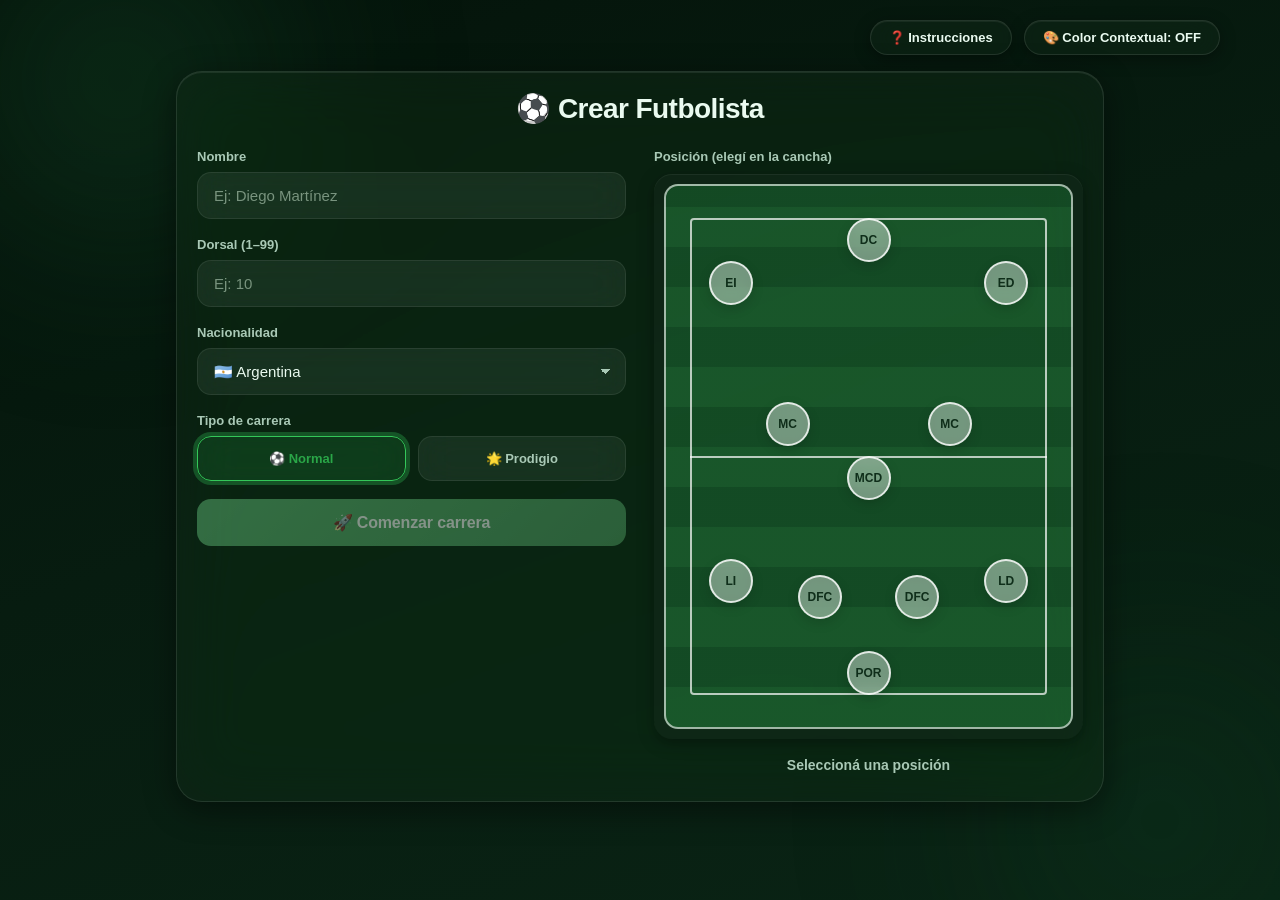
==== index.html @ 02183f9f "idolatry system" ====
<!DOCTYPE html>
<html lang="es">
<head>
<meta charset="UTF-8">
<meta name="viewport" content="width=device-width, initial-scale=1.0">
<title>Legacy</title>
<link rel="icon" type="image/png" href="assets/icon/4457184.png">
<link rel="stylesheet" href="css/main.css">
</head>
<body>
<div id="app">
  <div class="theme-bar">
    <button id="btn-instructions">❓ Instrucciones</button>
    <button id="btn-contextual">🎨 Color Contextual: OFF</button>
  </div>

  
  <div id="screen-create" class="fade-in panel">
    <h1>⚽ Crear Futbolista</h1>
    <div class="create-layout">
      <div class="create-inputs">
        <div class="field">
          <label for="input-name">Nombre</label>
          <input type="text" id="input-name" placeholder="Ej: Diego Martínez" maxlength="24">
        </div>
        <div class="field">
          <label for="input-dorsal">Dorsal (1–99)</label>
          <input type="text" id="input-dorsal" placeholder="Ej: 10" maxlength="2" inputmode="numeric">
        </div>
        <div class="field">
          <label for="input-nationality">Nacionalidad</label>
          <select id="input-nationality"></select>
        </div>
        <div class="field">
          <label>Tipo de carrera</label>
          <div class="career-type-selector">
            <label class="career-type-option">
              <input type="radio" name="career-type" value="normal" checked>
              <span>⚽ <strong>Normal</strong></span>
            </label>
            <label class="career-type-option">
              <input type="radio" name="career-type" value="prodigio">
              <span>🌟 <strong>Prodigio</strong></span>
            </label>
          </div>
        </div>
        <button id="btn-create" disabled>🚀 Comenzar carrera</button>
      </div>
      <div class="create-pitch-section">
        <label>Posición (elegí en la cancha)</label>
        <div class="pitch-wrap">
          <div id="pitch" class="pitch"></div>
        </div>
        <div id="selected-position-label">Seleccioná una posición</div>
      </div>
    </div>
  </div>

  
  <div id="screen-game" class="hidden fade-in">
    
    <div class="left-col">
      <div id="panel-player" class="panel">
        <h2 id="p-name">-</h2>
        <div id="player-head">
          <div id="p-team-badge"></div>
          <div id="rating-badge">--</div>
        </div>
        <div class="stat-row highlight"><span>👕 Dorsal</span><span id="p-dorsal">-</span></div>
        <div class="stat-row highlight"><span>💰 Saldo Disponible</span><span id="p-earnings">$0</span></div>
        <div class="stat-row highlight"><span>💎 Valor de mercado</span><span id="p-value">-</span></div>
        <div id="injury-tag" class="hidden pulse">🚑 LESIONADO</div>
        <div id="distinto-tag" class="hidden pulse">🔥 JUGADOR DISTINTO</div>
        <div id="convocado-tag" class="hidden pulse">🌍 CONVOCADO</div>
        <button id="btn-chest" class="chest-btn hidden" type="button">🎁 ¡Cofre misterioso!</button>
        
        
        <div class="stat-row"><span>🛡️ Equipo</span><span id="p-team">-</span></div>
        <div class="idolatry-row">
          <span>❤️ Idolatría</span>
          <div class="idolatry-bar"><div id="idolatry-fill"></div></div>
          <span id="p-idolatry">0%</span>
        </div>
        <div class="stat-row"><span>🎂 Edad</span><span id="p-age">-</span></div>
        
        
        <details class="shop-panel" style="margin-top: 8px; border: 1px solid var(--border-color); border-radius: 12px; background: var(--input-bg);">
          <summary class="shop-summary" style="padding: 10px 14px;">
            <span class="shop-summary-title" style="font-size: 12px;">📋 Más detalles</span>
            <span class="chevron">▼</span>
          </summary>
          <div style="padding: 0 14px 10px 14px; display: flex; flex-direction: column;">
            <div class="stat-row"><span>🌍 Nacionalidad</span><span id="p-nationality">-</span></div>
            <div class="stat-row"><span>👟 Posición</span><span id="p-position">-</span></div>
            <div class="stat-row"><span>📅 Temporadas</span><span id="p-seasons">-</span></div>
            <div class="stat-row"><span>💵 Salario</span><span id="p-salary">-</span></div>
            <div class="stat-row hidden" id="row-balon"><span>🌕 Balones de Oro</span><span id="p-balon">0</span></div>
            <div class="stat-row hidden" id="row-bota"><span>🥇 Botas de Oro</span><span id="p-bota">0</span></div>
          </div>
        </details>
        
        
        <div class="stat-row highlight" style="margin-top: 8px;"><span>🏃‍♂️ Partidos (Total)</span><span id="p-matches">0</span></div>
        <div class="stat-row highlight"><span id="lbl-stat1">⚽ Stat 1 (Total)</span><span id="p-stat1">0</span></div>
        <div class="stat-row highlight"><span id="lbl-stat2">👟 Stat 2 (Total)</span><span id="p-stat2">0</span></div>

        <div class="stat-row" style="margin-top: 8px;"><span>🏃‍♂️ Forma física</span><span id="p-fitness">-</span></div>
      </div>

      
      <div id="btn-open-shop" class="panel shop-summary" role="button" tabindex="0">
        <span class="shop-summary-title">🛒 Tienda (Mejoras)</span>
        <span class="chevron">⮕</span>
      </div>
    </div>

    
    <div id="panel-main">
      
      <div id="offer-panel" class="hidden panel highlight offer-banner">
        <h3 class="offer-title">🤝 Nuevas Ofertas de Fichaje</h3>
        <div id="offer-list"></div>
      </div>

      <div class="panel" id="action-bar">
        <button id="btn-advance">⏭️ Avanzar temporada</button>
        <button id="btn-advance-2">⏭️⏭️ Avanzar 2 temporadas</button>
        <button id="btn-retire-early" class="btn-danger">🚪 Retirarse</button>
        <button id="btn-vitrina" style="background-color: #f59e0b;">🏆 Vitrina</button>
      </div>
      
      <div class="panel summaries-panel">
        <h3 class="panel-subtitle">📊 Resumen de Temporadas</h3>
        <div id="simplified-summaries"></div>
      </div>
    </div>
  </div>

  
  <div id="screen-retire" class="hidden fade-in panel">
    <h1>👞 Fin de carrera</h1>
    <p id="retire-reason"></p>
    <div id="retire-summary"></div>
    <button id="btn-restart">🔄 Nueva carrera</button>
  </div>

  <div id="modal-vitrina" class="hidden vitrina-overlay fade-in">
    <div class="vitrina-panel">
      <div class="vitrina-header">
        <h2>🏆 Vitrina Personal</h2>
        <button id="btn-close-vitrina">❌</button>
      </div>
      <div class="shelf-container" id="vitrina-shelf">
        
      </div>
    </div>
  </div>

  <div id="modal-shop" class="hidden vitrina-overlay fade-in">
    <div class="vitrina-panel shop-modal-panel">
      <div class="vitrina-header">
        <h2>🛒 Tienda (Mejoras)</h2>
        <button id="btn-close-shop">❌</button>
      </div>
      <div id="shop-items" class="shop-items-body"></div>
    </div>
  </div>

  <div id="modal-instructions" class="hidden vitrina-overlay fade-in">
    <div class="vitrina-panel instructions-panel">
      <div class="vitrina-header">
        <h2>❓ Instrucciones</h2>
        <button id="btn-close-instructions">❌</button>
      </div>
      <div class="instructions-body">
        <section>
          <h3>🎮 Objetivo</h3>
          <p>Creá un futbolista de 15 años y gestioná su carrera hasta el retiro. Avanzá temporada a temporada, mejorá tu media, ganá títulos, cambiá de club y convertite en una leyenda.</p>
        </section>

        <section>
          <h3>👤 Creación del jugador</h3>
          <ul>
            <li>Elegí tu <strong>nombre</strong> (o dejalo al azar).</li>
            <li>Elegí tu <strong>nacionalidad</strong>: define tu país, la liga de debut, tu región y el nivel de tu selección nacional.</li>
            <li>Elegí tu <strong>posición</strong> tocando un punto en la cancha. Cada posición tiene dos estadísticas principales distintas (goles, atajadas, recuperaciones, etc.).</li>
            <li>Al crear, debutás automáticamente en un club aleatorio de tu país.</li>
          </ul>
        </section>

        <section>
          <h3>⏭️ Avanzar temporadas</h3>
          <ul>
            <li><strong>▶ Avanzar 1 temporada</strong>: simula una temporada completa.</li>
            <li><strong>⏩ Avanzar 2 temporadas</strong>: simula dos temporadas seguidas de una vez.</li>
          </ul>
          <p>Cada temporada:</p>
          <ul>
            <li>Sube tu edad y tus temporadas jugadas.</li>
            <li>Se calcula tu <strong>rendimiento</strong> según tu forma física.</li>
            <li>Tu <strong>media</strong> puede subir o bajar según la edad, el rendimiento y la suerte. Podés "explotar" tu potencial (🔥) y progresar mucho más rápido.</li>
            <li>Hay un <strong>9% de probabilidad de lesionarte</strong>: perdés media y forma física.</li>
            <li>Se simulan tus partidos, la posición en liga, los títulos y tus estadísticas.</li>
            <li>Recibís tu <strong>salario</strong> y se recalcula tu nuevo salario.</li>
          </ul>
        </section>

        <section>
          <h3>🤝 Ofertas de fichaje</h3>
          <p>Al avanzar, puede aparecer un lote de <strong>3 ofertas</strong> de otros clubes. Cada una podés <strong>Aceptar</strong> (cambiás de club y salario) o <strong>Rechazar</strong>. El salario depende del <strong>presupuesto</strong> de cada club frente al tuyo: un club con más presupuesto te ofrece más, y uno con menos, menos.</p>
        </section>

        <section>
          <h3>🏆 Títulos y trofeos</h3>
          <ul>
            <li><strong>Liga</strong>: salís 1° en la clasificación de tu liga.</li>
            <li><strong>Copa nacional</strong>: probabilidad según el nivel de tu equipo.</li>
            <li><strong>Competiciones internacionales</strong>: clasificás según tu posición en liga (4 primeros → torneo élite; 5° a 7° → torneo secundario).</li>
            <li><strong>Copa del Mundo 🌍</strong>: cada 4 temporadas si tu media alcanza el nivel de tu selección.</li>
            <li><strong>Premios individuales</strong>: Bota de Oro 🥇 (si marcás muchos goles) y Balón de Oro 🌕 (si tu media es muy alta).</li>
          </ul>
          <p>Presioná <strong>🏆 Vitrina</strong> para ver todos tus trofeos.</p>
        </section>

        <section>
          <h3>💰 Salario y valor de mercado</h3>
          <p>Tu salario crece con tu media y edad (desde $15.000 hasta $40.000.000). Además, cada club tiene un <strong>presupuesto</strong> individual que limita cuánto puede ofrecerte. En tu panel también ves tu <strong>💎 Valor de mercado</strong> (de $10.000 a $220.000.000) como referencia de tu valor. Usá tu dinero en la tienda.</p>
        </section>

        <section>
          <h3>🛒 Tienda</h3>
          <ul>
            <li>💤 <strong>Descanso</strong> ($150.000): recupera tu forma física al 100% (repetible).</li>
            <li>🛁 <strong>Spa de Recuperación</strong> ($100.000): recupera tu forma física al 100% (repetible).</li>
            <li>👟 <strong>Botas nuevas</strong> ($750.000): +1 a tu media (una sola vez).</li>
            <li>🎓 <strong>Mejor entrenador</strong> ($1.500.000): +2 a tu media (una sola vez).</li>
            <li>🏫 <strong>Academia de Elite</strong> ($900.000): +1 a tu media (una sola vez).</li>
            <li>🧪 <strong>Suero de Potencial</strong> ($3.000.000): +4 a tu media, pero envejece 3 años (una sola vez).</li>
            <li>🏋️ <strong>Métodos Extremos</strong> ($5.000.000): +6 a tu media, pero envejece 4 años (una sola vez).</li>
          </ul>
        </section>

        <section>
          <h3>🚪 Retiro</h3>
          <p>Tu carrera termina si tenés 40 años o más, si con 35+ años tu media baja de 55, o si tu media baja de 28. También podés retirarte cuando quieras con <strong>🚪 Retirarse</strong>. Al final se muestra el resumen completo de tu carrera.</p>
        </section>

        <section>
          <h3>🎨 Temas y apariencia</h3>
          <ul>
            <li><strong>🎨 Color Contextual</strong>: tiñe la interfaz con el color del club actual.</li>
            <li><strong>🌙 Tema Oscuro</strong>: alterna entre el tema claro y el oscuro.</li>
          </ul>
        </section>
      </div>
    </div>
  </div>

  <div id="modal-chest" class="hidden vitrina-overlay fade-in">
    <div class="vitrina-panel chest-modal-panel">
      <div class="vitrina-header">
        <h2>🎁 Cofre Misterioso</h2>
        <button id="btn-close-chest">❌</button>
      </div>
      <div class="chest-modal-body">
        <p>Encontraste un cofre misterioso en tu carrera.</p>
        <p>Al abrirlo puede pasar una de dos cosas:</p>
        <ul>
          <li>💀 <strong>50% de probabilidad</strong> — el cofre te obliga a retirarte del fútbol.</li>
          <li>💰 <strong>50% de probabilidad</strong> — ganás <strong>$20.000.000</strong> para tu balance.</li>
        </ul>
        <div class="offer-actions">
          <button id="btn-chest-leave" class="btn-danger">🚪 Dejarlo</button>
          <button id="btn-chest-open" class="btn-success">🗝️ Abrir cofre</button>
        </div>
      </div>
    </div>
  </div>

</div>

<script src="js/data.js"></script>
<script src="js/state.js"></script>
<script src="js/app.js"></script>
</body>
</html>
---- css/main.css ----
:root {
  
  --primary-color: #34c759;      
  --primary-hover: #2aa648;
  --primary-ring: rgba(52, 199, 89, 0.30);
  --badge-color: #34c759;

  --success-color: #34c759;
  --danger-color: #ff453a;
  --warning-color: #ffb020;

  
  --bg-color: #06140c;
  --app-bg: linear-gradient(160deg, #04130a 0%, #071c10 45%, #0a2415 100%);

  
  --panel-bg: rgba(20, 40, 28, 0.45);
  --panel-border: rgba(255, 255, 255, 0.10);
  --input-bg: rgba(255, 255, 255, 0.06);

  --offer-bg: rgba(52, 199, 89, 0.14);
  --offer-border: rgba(52, 199, 89, 0.35);
  --offer-text: #6bdb8f;

  --text-color: #eafaf0;
  --text-secondary: #a9c9b6;
  --text-muted: #79947f;

  --border-color: rgba(255, 255, 255, 0.08);

  
  --blob-1: radial-gradient(circle, #1f6b3c 0%, transparent 70%);
  --blob-2: radial-gradient(circle, #0e4023 0%, transparent 70%);

  --blur-strong: blur(32px) saturate(190%);
  --blur-soft: blur(18px) saturate(170%);

  --shadow-glass: 0 8px 32px rgba(0, 0, 0, 0.45), inset 0 1px 0 rgba(255, 255, 255, 0.08);
  --shadow-glass-sm: 0 4px 16px rgba(0, 0, 0, 0.35), inset 0 1px 0 rgba(255, 255, 255, 0.06);
  --shadow-float: 0 12px 40px rgba(0, 0, 0, 0.5);

  --radius-lg: 26px;
  --radius-md: 18px;
  --radius-sm: 14px;

  --font-main: -apple-system, BlinkMacSystemFont, "SF Pro Display", "SF Pro Text",
    "Segoe UI", Roboto, Helvetica, Arial, sans-serif;
}


* {
  box-sizing: border-box;
  -webkit-tap-highlight-color: transparent;
}

html, body {
  height: 100%;
}

body {
  margin: 0;
  min-height: 100vh;
  font-family: var(--font-main);
  color: var(--text-color);
  background: var(--app-bg);
  background-attachment: fixed;
  transition: background 0.5s ease, color 0.3s ease;
  -webkit-font-smoothing: antialiased;
  overflow-x: hidden;
}


body::before,
body::after {
  content: "";
  position: fixed;
  border-radius: 50%;
  filter: blur(90px);
  z-index: -1;
  pointer-events: none;
  opacity: 0.55;
  transition: opacity 0.5s ease;
}
body::before {
  width: 480px;
  height: 480px;
  top: -160px;
  left: -120px;
  background: var(--blob-1);
  opacity: 0.35;
}
body::after {
  width: 520px;
  height: 520px;
  bottom: -180px;
  right: -140px;
  background: var(--blob-2);
  opacity: 0.35;
}

#app {
  position: relative;
  max-width: 1200px;
  margin: 0 auto;
  padding: 20px;
  min-height: 100vh;
  display: flex;
  flex-direction: column;
  gap: 16px;
}

h1, h2, h3 {
  margin: 0 0 8px 0;
  font-weight: 700;
  letter-spacing: -0.02em;
  color: var(--text-color);
}
h1 { font-size: 28px; }
h2 { font-size: 22px; }
h3 { font-size: 16px; }

p { color: var(--text-secondary); line-height: 1.5; }

.hidden { display: none !important; }

.fade-in {
  animation: fadeIn 0.45s cubic-bezier(0.16, 1, 0.3, 1);
}
@keyframes fadeIn {
  from { opacity: 0; transform: translateY(8px); }
  to { opacity: 1; transform: translateY(0); }
}


.panel {
  position: relative;
  background: var(--panel-bg);
  border: 1px solid var(--panel-border);
  border-radius: var(--radius-lg);
  padding: 20px;
  backdrop-filter: var(--blur-strong);
  -webkit-backdrop-filter: var(--blur-strong);
  box-shadow: var(--shadow-glass);
  transition: box-shadow 0.3s cubic-bezier(0.16, 1, 0.3, 1),
              background 0.4s ease, border-color 0.4s ease, transform 0.2s ease;
}

.panel-subtitle {
  color: var(--text-secondary);
  font-size: 15px;
  font-weight: 600;
}

.team-badge {
  width: 25px;
  height: 25px;
  border-radius: 50%;
  object-fit: contain;
  vertical-align: -5px;
  margin-right: 4px;
  padding: 1px;
  
  box-shadow: 0 1px 3px rgba(0, 0, 0, 0.2);
}
#p-team-badge {
  display: flex;
  align-items: center;
  justify-content: center;
  flex-shrink: 0;
}
.team-badge-lg {
  width: 48px;
  height: 48px;
  vertical-align: middle;
  margin: 0;
}

.idolatry-row {
  display: flex;
  align-items: center;
  gap: 10px;
  padding: 10px 6px;
  font-size: 14px;
  color: var(--text-color);
}
.idolatry-row > span:first-child {
  color: var(--text-secondary);
  font-weight: 500;
  flex-shrink: 0;
}
.idolatry-row > span:last-child {
  font-weight: 700;
  flex-shrink: 0;
}
.idolatry-bar {
  flex: 1;
  height: 8px;
  border-radius: 999px;
  background: var(--input-bg);
  border: 1px solid var(--border-color);
  overflow: hidden;
}
.idolatry-bar > div {
  height: 100%;
  border-radius: 999px;
  background: linear-gradient(90deg, var(--primary-color), var(--primary-hover));
  transition: width 0.4s ease;
  min-width: 0;
}
.vitrina-idolatria {
  width: 100%;
  margin-top: 20px;
  border-top: 1px solid var(--border-color);
  padding-top: 14px;
  display: flex;
  flex-direction: column;
  gap: 8px;
}
.vitrina-idolatria h3 {
  font-size: 14px;
  color: var(--text-secondary);
  margin: 0 0 4px 0;
}
.vitrina-idolatry-row {
  display: flex;
  align-items: center;
  gap: 10px;
  font-size: 13px;
  color: var(--text-color);
}
.vitrina-idolatry-row > span:first-child {
  width: 160px;
  flex-shrink: 0;
  overflow: hidden;
  text-overflow: ellipsis;
  white-space: nowrap;
}
.vitrina-idolatry-row > span:last-child {
  width: 40px;
  flex-shrink: 0;
  text-align: right;
  font-weight: 700;
}


.theme-bar {
  display: flex;
  gap: 12px;
  justify-content: flex-end;
  flex-wrap: wrap;
}

.theme-bar button {
  background: var(--panel-bg);
  border: 1px solid var(--panel-border);
  backdrop-filter: var(--blur-soft);
  -webkit-backdrop-filter: var(--blur-soft);
  color: var(--text-color);
  font-size: 13px;
  font-weight: 600;
  padding: 9px 18px;
  border-radius: 999px;
  cursor: pointer;
  box-shadow: var(--shadow-glass-sm);
  transition: all 0.2s cubic-bezier(0.16, 1, 0.3, 1);
}
.theme-bar button:hover {
  transform: translateY(-2px);
  box-shadow: var(--shadow-float);
}
.theme-bar button:active {
  transform: translateY(0) scale(0.97);
}
.theme-bar button:focus-visible {
  outline: 2px solid var(--primary-color);
  outline-offset: 2px;
}


button {
  font-family: inherit;
  cursor: pointer;
  transition: all 0.2s cubic-bezier(0.16, 1, 0.3, 1);
}

#btn-create,
#btn-advance,
#btn-advance-2,
#btn-restart,
.btn-success {
  background: linear-gradient(135deg, var(--primary-color), var(--primary-hover));
  color: #fff;
  border: none;
  border-radius: var(--radius-sm);
  padding: 14px 22px;
  font-size: 16px;
  font-weight: 700;
  letter-spacing: -0.01em;
  box-shadow: 0 6px 20px var(--primary-ring), inset 0 1px 0 rgba(255, 255, 255, 0.4);
}
#btn-create:hover:not(:disabled),
#btn-advance:hover,
#btn-advance-2:hover,
#btn-restart:hover,
.btn-success:hover {
  transform: translateY(-3px);
  box-shadow: 0 10px 28px var(--primary-ring), inset 0 1px 0 rgba(255, 255, 255, 0.5);
  filter: brightness(1.05);
}
#btn-create:active,
#btn-advance:active,
#btn-advance-2:active,
#btn-restart:active,
.btn-success:active {
  transform: translateY(0) scale(0.98);
}
#btn-create:disabled {
  opacity: 0.5;
  cursor: not-allowed;
  box-shadow: none;
  filter: grayscale(0.4);
}

.btn-danger {
  background: rgba(255, 69, 58, 0.15);
  color: var(--danger-color);
  border: 1px solid rgba(255, 69, 58, 0.4);
  border-radius: var(--radius-sm);
  padding: 14px 22px;
  font-size: 16px;
  font-weight: 700;
  backdrop-filter: var(--blur-soft);
  -webkit-backdrop-filter: var(--blur-soft);
}
.btn-danger:hover {
  background: rgba(255, 69, 58, 0.25);
  transform: translateY(-3px);
}
.btn-danger:active {
  transform: translateY(0) scale(0.98);
}

#btn-vitrina {
  background: linear-gradient(135deg, #ffb020, #f59e0b) !important;
  color: #402400;
  border: none;
  border-radius: var(--radius-sm);
  padding: 14px 22px;
  font-size: 16px;
  font-weight: 700;
  box-shadow: 0 6px 20px rgba(245, 158, 11, 0.35), inset 0 1px 0 rgba(255, 255, 255, 0.5);
}
#btn-vitrina:hover {
  transform: translateY(-3px);
  box-shadow: 0 10px 28px rgba(245, 158, 11, 0.45);
}


#screen-create h1 {
  text-align: center;
  margin-bottom: 24px;
}


@media (min-width: 1200px) {
  #screen-create {
    width: 80%;
    margin-left: 10%;
  }
}

.create-layout {
  display: grid;
  grid-template-columns: 1fr 1fr;
  gap: 28px;
}

@media (max-width: 800px) {
  .create-layout {
    grid-template-columns: 1fr;
  }
}

.create-inputs {
  display: flex;
  flex-direction: column;
  gap: 18px;
}

.field {
  display: flex;
  flex-direction: column;
  gap: 8px;
}

.field label {
  font-size: 13px;
  font-weight: 600;
  color: var(--text-secondary);
}

input[type="text"],
select {
  background: var(--input-bg);
  border: 1px solid var(--border-color);
  border-radius: var(--radius-sm);
  padding: 14px 16px;
  font-size: 15px;
  color: var(--text-color);
  backdrop-filter: var(--blur-soft);
  -webkit-backdrop-filter: var(--blur-soft);
  outline: none;
  transition: border-color 0.2s ease, box-shadow 0.2s ease;
  width: 100%;
}
select option {
  color: #111;
  background: #fff;
}
input[type="text"]::placeholder {
  color: var(--text-muted);
}
input[type="text"]:focus,
select:focus {
  border-color: var(--primary-color);
  box-shadow: 0 0 0 4px var(--primary-ring);
}

select {
  appearance: none;
  background-image: linear-gradient(45deg, transparent 50%, var(--text-secondary) 50%),
    linear-gradient(135deg, var(--text-secondary) 50%, transparent 50%);
  background-position: calc(100% - 20px) center, calc(100% - 15px) center;
  background-size: 5px 5px, 5px 5px;
  background-repeat: no-repeat;
  cursor: pointer;
}

.career-type-selector {
  display: flex;
  gap: 12px;
}

.career-type-option {
  flex: 1;
  display: flex;
  align-items: center;
  justify-content: center;
  gap: 8px;
  padding: 14px 12px;
  border-radius: var(--radius-sm);
  border: 1px solid var(--border-color);
  background: var(--input-bg);
  backdrop-filter: var(--blur-soft);
  -webkit-backdrop-filter: var(--blur-soft);
  cursor: pointer;
  font-size: 14px;
  transition: border-color 0.2s ease, box-shadow 0.2s ease, transform 0.15s ease;
}

.career-type-option input {
  display: none;
}

.career-type-option:has(input:checked) {
  border-color: var(--primary-color);
  background: var(--offer-bg);
  box-shadow: 0 0 0 4px var(--primary-ring);
  color: var(--primary-hover);
}

.career-type-option:hover {
  transform: translateY(-2px);
}

.create-pitch-section {
  display: flex;
  flex-direction: column;
  gap: 10px;
}

.create-pitch-section > label {
  font-size: 13px;
  font-weight: 600;
  color: var(--text-secondary);
}

.pitch-wrap {
  background: var(--panel-bg);
  border-radius: var(--radius-md);
  padding: 10px;
  box-shadow: var(--shadow-glass-sm);
}

.pitch {
  position: relative;
  width: 100%;
  aspect-ratio: 3 / 4;
  border-radius: var(--radius-sm);
  background:
    repeating-linear-gradient(
      0deg,
      rgba(52, 199, 89, 0.3) 0px,
      rgba(52, 199, 89, 0.3) 40px,
      rgba(34, 160, 70, 0.3) 40px,
      rgba(34, 160, 70, 0.3) 80px
    );
  overflow: hidden;
  border: 2px solid rgba(255, 255, 255, 0.6);
}

.pitch::before {
  content: "";
  position: absolute;
  inset: 6%;
  border: 2px solid rgba(255, 255, 255, 0.7);
  border-radius: 4px;
}
.pitch::after {
  content: "";
  position: absolute;
  top: 50%;
  left: 6%;
  right: 6%;
  height: 2px;
  background: rgba(255, 255, 255, 0.7);
  transform: translateY(-50%);
}

.pos-btn {
  position: absolute;
  transform: translate(-50%, -50%);
  width: 44px;
  height: 44px;
  border-radius: 50%;
  border: 2px solid rgba(255, 255, 255, 0.8);
  background: rgba(255, 255, 255, 0.4);
  backdrop-filter: blur(8px);
  -webkit-backdrop-filter: blur(8px);
  color: #0f2e1a;
  font-size: 12px;
  font-weight: 800;
  display: flex;
  align-items: center;
  justify-content: center;
  cursor: pointer;
  box-shadow: 0 4px 12px rgba(0, 0, 0, 0.15);
  transition: all 0.2s cubic-bezier(0.16, 1, 0.3, 1);
  z-index: 2;
}
.pos-btn:hover {
  transform: translate(-50%, -50%) scale(1.15);
  background: rgba(255, 255, 255, 0.65);
}
.pos-btn.selected {
  background: var(--primary-color);
  border-color: #fff;
  color: #fff;
  box-shadow: 0 0 0 8px var(--primary-ring), 0 8px 20px rgba(0, 0, 0, 0.25);
  transform: translate(-50%, -50%) scale(1.18);
}

#selected-position-label {
  text-align: center;
  font-size: 14px;
  font-weight: 600;
  color: var(--text-secondary);
  padding: 8px 0;
}


#screen-game {
  display: grid;
  grid-template-columns: 320px 1fr;
  gap: 18px;
  align-items: start;
}

@media (max-width: 900px) {
  #screen-game {
    grid-template-columns: 1fr;
  }
  .summaries-panel {
    height: 60vh;
    max-height: 60vh;
  }
}

.left-col {
  display: flex;
  flex-direction: column;
  gap: 16px;
  position: sticky;
  top: 20px;
}

#panel-player h2 {
  text-align: center;
}

#rating-badge {
  width: fit-content;
  margin: 0;
  background: linear-gradient(135deg, var(--primary-color), var(--primary-hover));
  color: #fff;
  font-size: 24px;
  font-weight: 800;
  padding: 10px 24px;
  border-radius: 999px;
  box-shadow: 0 6px 20px var(--primary-ring), inset 0 1px 0 rgba(255, 255, 255, 0.45);
  letter-spacing: -0.02em;
}
#player-head {
  display: flex;
  align-items: center;
  justify-content: center;
  gap: 14px;
  margin-bottom: 18px;
}

.stat-row {
  display: flex;
  justify-content: space-between;
  align-items: center;
  padding: 10px 6px;
  font-size: 14px;
  color: var(--text-color);
  border-bottom: 1px solid var(--border-color);
}
.stat-row:last-child {
  border-bottom: none;
}
.stat-row span:first-child {
  color: var(--text-secondary);
  font-weight: 500;
}
.stat-row span:last-child {
  font-weight: 700;
}

.stat-row.highlight {
  background: var(--offer-bg);
  border: 1px solid var(--offer-border);
  border-radius: var(--radius-sm);
  padding: 12px 14px;
  margin: 8px 0;
  color: var(--offer-text);
}
.stat-row.highlight span:first-child {
  color: var(--offer-text);
  opacity: 0.85;
}
.stat-row.highlight span:last-child {
  color: var(--offer-text);
}

.pulse {
  text-align: center;
  font-weight: 800;
  font-size: 14px;
  padding: 10px;
  border-radius: var(--radius-sm);
  margin: 10px 0;
  letter-spacing: 0.02em;
}
#injury-tag.pulse {
  background: rgba(255, 69, 58, 0.15);
  color: var(--danger-color);
  border: 1px solid rgba(255, 69, 58, 0.4);
}
#distinto-tag.pulse {
  background: rgba(255, 176, 32, 0.18);
  color: #b3720b;
  border: 1px solid rgba(255, 176, 32, 0.45);
}
#distinto-tag.pulse { color: #ffcf6b; }

#convocado-tag.pulse {
  background: var(--offer-bg);
  color: var(--offer-text);
  border: 1px solid var(--offer-border);
}

@keyframes pulseGlow {
  0%, 100% { box-shadow: 0 0 0 0 var(--primary-ring); }
  50% { box-shadow: 0 0 0 10px transparent; }
}
.pulse {
  animation: pulseGlow 2s ease-in-out infinite;
}

@keyframes chestGlow {
  0%, 100% { box-shadow: 0 6px 20px rgba(245, 158, 11, 0.25), 0 0 10px rgba(250, 204, 21, 0.4); }
  50% { box-shadow: 0 6px 24px rgba(245, 158, 11, 0.55), 0 0 26px rgba(250, 204, 21, 0.7); }
}
.chest-btn {
  display: block;
  width: 100%;
  margin-bottom: 12px;
  background: linear-gradient(135deg, #ffd166, #f59e0b);
  color: #402400;
  border: none;
  border-radius: var(--radius-sm);
  padding: 14px;
  font-weight: 700;
  font-size: 15px;
  box-shadow: 0 6px 20px rgba(245, 158, 11, 0.4);
  animation: chestGlow 1.6s ease-in-out infinite;
}
.chest-btn:hover {
  transform: translateY(-3px);
}


.shop-panel {
  overflow: hidden;
  margin-top: 10px;
  border: 1px solid var(--border-color);
  border-radius: 14px;
  background: var(--input-bg);
}
.shop-panel summary {
  list-style: none;
  cursor: pointer;
  display: flex;
  align-items: center;
  justify-content: space-between;
  padding: 12px 16px;
}
.shop-panel summary::-webkit-details-marker {
  display: none;
}
.shop-summary-title {
  font-weight: 700;
  color: var(--text-color);
  font-size: 13px;
}
.chevron {
  color: var(--text-secondary);
  transition: transform 0.25s cubic-bezier(0.16, 1, 0.3, 1);
}
.shop-panel[open] .chevron {
  transform: rotate(180deg);
}

#btn-open-shop {
  display: flex;
  align-items: center;
  justify-content: space-between;
  cursor: pointer;
  transition: transform 0.2s cubic-bezier(0.16, 1, 0.3, 1), box-shadow 0.2s ease;
  margin-top: 0;
  background: var(--panel-bg);
  border: 1px solid var(--panel-border);
  backdrop-filter: var(--blur-soft);
  -webkit-backdrop-filter: var(--blur-soft);
  border-radius: var(--radius-lg);
  padding: 16px 20px;
}
#btn-open-shop:hover {
  transform: translateY(-3px);
  box-shadow: var(--shadow-float);
}
#btn-open-shop .chevron {
  color: var(--primary-color);
  font-weight: 800;
}


#panel-main {
  display: flex;
  flex-direction: column;
  gap: 16px;
  min-width: 0;
}

.offer-banner {
  border: 1px solid var(--offer-border);
  background: var(--offer-bg);
}
.offer-title {
  color: var(--offer-text);
}
.offer-power {
  color: var(--offer-text);
  font-weight: 600;
  font-size: 14px;
}
.offer-actions {
  display: flex;
  gap: 12px;
  margin-top: 14px;
}
.offer-actions button {
  flex: 1;
}
.offer-item {
  display: flex;
  align-items: center;
  justify-content: space-between;
  gap: 14px;
  padding: 12px 2px;
  border-bottom: 1px solid var(--border-color);
}
.offer-item:last-child {
  border-bottom: none;
}
.offer-item-body {
  display: flex;
  flex-direction: column;
  gap: 4px;
}
.offer-item-club {
  font-size: 15px;
  font-weight: 700;
  color: var(--text-color);
}
.offer-item-salary {
  font-size: 14px;
  color: var(--offer-text);
}
.offer-item .offer-actions {
  flex: 0 0 auto;
  margin-top: 0;
}
.offer-item .offer-actions button {
  min-width: 110px;
}

#action-bar {
  display: flex;
  gap: 12px;
  flex-wrap: wrap;
  padding: 16px;
}
#action-bar button {
  flex: 1;
  min-width: 150px;
}


#simplified-summaries {
  overflow-y: auto;
  -webkit-overflow-scrolling: touch;
  display: flex;
  flex-direction: column;
  gap: 12px;
  padding-right: 4px;
  flex: 1;
  min-height: 0;
}
.summaries-panel {
  flex: 1;
  display: flex;
  flex-direction: column;
  gap: 12px;
  overflow: hidden;
  max-height: 60vh;
}
#simplified-summaries .season-wrapper {
  flex-shrink: 0;
}

.season-wrapper {
  border: 1px solid var(--border-color);
  border-radius: var(--radius-md);
  overflow: hidden;
  background: var(--input-bg);
  backdrop-filter: var(--blur-soft);
  -webkit-backdrop-filter: var(--blur-soft);
}

.simple-season-row {
  display: flex;
  align-items: center;
  justify-content: space-between;
  gap: 12px;
  padding: 14px 16px;
  cursor: pointer;
  transition: background 0.2s ease;
}
.simple-season-row:hover {
  background: rgba(52, 199, 89, 0.08); 
}

.simple-season-info {
  display: flex;
  flex-direction: column;
  gap: 3px;
  min-width: 0;
}
.simple-season-info span:first-child {
  font-weight: 700;
  color: var(--text-color);
  font-size: 14px;
}
.simple-season-team {
  color: var(--text-secondary);
  font-weight: 500;
  font-size: 13px;
}
.simple-season-stats {
  display: flex;
  flex-wrap: wrap;
  gap: 8px 14px;
  justify-content: flex-end;
  color: var(--primary-hover);
  font-weight: 700;
  font-size: 13px;
}
.simple-season-stats span {
  white-space: nowrap;
}

.season-events {
  padding: 6px 16px 16px 16px;
  display: flex;
  flex-direction: column;
  gap: 10px;
  border-top: 1px solid var(--border-color);
}

.log-entry {
  display: flex;
  align-items: center;
  gap: 10px;
  font-size: 13px;
  color: var(--text-secondary);
  padding: 8px 0;
  border-left: 3px solid var(--border-color);
  padding-left: 10px;
}

.log-entry.injury { border-left-color: var(--danger-color); }
.log-entry.injury .tag {
  background: rgba(255, 69, 58, 0.15);
  color: var(--danger-color);
  border-color: rgba(255, 69, 58, 0.4);
}
.log-entry.offer { border-left-color: var(--warning-color); }
.log-entry.offer .tag {
  background: rgba(255, 176, 32, 0.18);
  color: #b3720b;
  border-color: rgba(255, 176, 32, 0.45);
}
.log-entry.offer .tag { color: #ffcf6b; }
.log-entry.transfer { border-left-color: var(--success-color); }
.log-entry.transfer .tag {
  background: rgba(52, 199, 89, 0.15);
  color: var(--success-color);
  border-color: rgba(52, 199, 89, 0.4);
}

.tag {
  display: inline-flex;
  align-items: center;
  gap: 4px;
  background: var(--offer-bg);
  color: var(--offer-text);
  border: 1px solid var(--offer-border);
  border-radius: 999px;
  padding: 3px 12px;
  font-size: 11px;
  font-weight: 700;
  white-space: nowrap;
}


.vitrina-overlay {
  position: fixed;
  inset: 0;
  z-index: 100;
  display: flex;
  align-items: center;
  justify-content: center;
  padding: 20px;
  background: rgba(6, 20, 12, 0.4);
  backdrop-filter: blur(8px);
  -webkit-backdrop-filter: blur(8px);
}

.vitrina-panel {
  width: 100%;
  max-width: 660px;
  max-height: 86vh;
  display: flex;
  flex-direction: column;
  background: var(--panel-bg);
  border: 1px solid var(--panel-border);
  border-radius: var(--radius-lg);
  backdrop-filter: var(--blur-strong);
  -webkit-backdrop-filter: var(--blur-strong);
  box-shadow: var(--shadow-float);
  overflow: hidden;
}

.vitrina-header {
  display: flex;
  align-items: center;
  justify-content: space-between;
  padding: 18px 22px;
  border-bottom: 1px solid var(--border-color);
  flex-shrink: 0;
}
.vitrina-header h2 {
  margin: 0;
}
.vitrina-header button {
  background: rgba(255, 69, 58, 0.15);
  border: 1px solid rgba(255, 69, 58, 0.4);
  color: var(--danger-color);
  width: 34px;
  height: 34px;
  border-radius: 50%;
  font-size: 14px;
  display: flex;
  align-items: center;
  justify-content: center;
  transition: all 0.2s cubic-bezier(0.16, 1, 0.3, 1);
  cursor: pointer;
}
.vitrina-header button:hover {
  background: rgba(255, 69, 58, 0.25);
  transform: rotate(90deg) scale(1.05);
}

.shelf-container {
  padding: 22px;
  overflow-y: auto;
  display: grid;
  grid-template-columns: repeat(auto-fill, minmax(130px, 1fr));
  gap: 16px;
}

.trophy-item {
  display: flex;
  flex-direction: column;
  align-items: center;
  gap: 8px;
  background: var(--input-bg);
  border: 1px solid var(--border-color);
  border-radius: var(--radius-md);
  padding: 18px 12px;
  text-align: center;
  transition: transform 0.2s cubic-bezier(0.16, 1, 0.3, 1), box-shadow 0.2s ease;
}
.trophy-item:hover {
  transform: translateY(-4px);
  box-shadow: var(--shadow-glass-sm);
}
.trophy-icon {
  font-size: 32px;
  filter: drop-shadow(0 4px 8px rgba(0, 0, 0, 0.15));
}
.trophy-img {
  width: 32px;
  height: 32px;
  object-fit: contain;
  filter: drop-shadow(0 4px 8px rgba(0, 0, 0, 0.15));
}
.season-won-trophies {
  font-size: 11px;
  color: var(--offer-text);
  font-weight: 700;
  display: inline-flex;
  align-items: center;
  gap: 2px;
  vertical-align: middle;
}
.season-won-trophies .trophy-img {
  width: 16px;
  height: 16px;
}
.season-won-trophies .trophy-icon {
  font-size: 16px;
}
.trophy-label {
  font-size: 12px;
  color: var(--text-secondary);
  font-weight: 600;
  line-height: 1.2;
}
.trophy-count {
  font-size: 16px;
  font-weight: 800;
  color: var(--primary-hover);
}


.shop-items-body {
  padding: 20px;
  overflow-y: auto;
  display: flex;
  flex-direction: column;
  gap: 14px;
}

.shop-item {
  display: flex;
  align-items: center;
  justify-content: space-between;
  gap: 16px;
  background: var(--input-bg);
  border: 1px solid var(--border-color);
  border-radius: var(--radius-md);
  padding: 16px 18px;
  transition: transform 0.2s cubic-bezier(0.16, 1, 0.3, 1), box-shadow 0.2s ease;
}
.shop-item:hover {
  transform: translateY(-3px);
  box-shadow: var(--shadow-glass-sm);
}


.shop-item-header,
.shop-item-desc {
  flex: 1;
}
.shop-item-header {
  display: block;
  font-weight: 700;
  font-size: 15px;
  color: var(--text-color);
  margin-bottom: 4px;
}
.shop-item-desc {
  display: block;
  font-size: 13px;
  color: var(--text-muted);
}

.shop-btn {
  flex-shrink: 0;
  background: linear-gradient(135deg, var(--primary-color), var(--primary-hover));
  color: #fff;
  border: none;
  border-radius: var(--radius-sm);
  padding: 12px 20px;
  font-weight: 700;
  font-size: 14px;
  box-shadow: 0 4px 16px var(--primary-ring);
  white-space: nowrap;
}
.shop-btn:hover {
  transform: translateY(-2px);
  filter: brightness(1.08);
}
.shop-btn:disabled {
  opacity: 0.5;
  cursor: not-allowed;
  transform: none;
  box-shadow: none;
}


.instructions-panel .vitrina-header,
.instructions-body {
  scrollbar-width: thin;
}
.instructions-body {
  padding: 20px 24px 24px 24px;
  overflow-y: auto;
}
.instructions-body section {
  margin-bottom: 20px;
  padding-bottom: 18px;
  border-bottom: 1px solid var(--border-color);
}
.instructions-body section:last-child {
  border-bottom: none;
  margin-bottom: 0;
}
.instructions-body h3 {
  color: var(--primary-hover);
}
.instructions-body ul {
  margin: 10px 0;
  padding-left: 22px;
  color: var(--text-secondary);
}
.instructions-body li {
  margin-bottom: 8px;
  line-height: 1.6;
}
.instructions-body strong {
  color: var(--text-color);
}


.chest-modal-body {
  padding: 20px 24px 24px 24px;
}
.chest-modal-body ul {
  padding-left: 22px;
  color: var(--text-secondary);
}
.chest-modal-body li {
  margin-bottom: 10px;
}


#screen-retire {
  max-width: 640px;
  margin: 50px auto;
  text-align: center;
}
#retire-summary {
  text-align: left;
  margin: 20px 0;
  display: flex;
  flex-direction: column;
  gap: 10px;
}


::-webkit-scrollbar {
  width: 8px;
  height: 8px;
}
::-webkit-scrollbar-track {
  background: transparent;
}
::-webkit-scrollbar-thumb {
  background: var(--primary-ring);
  border-radius: 999px;
}
::-webkit-scrollbar-thumb:hover {
  background: var(--primary-color);
}


@media (max-width: 520px) {
  #app { padding: 12px; }
  .panel { padding: 16px; border-radius: var(--radius-md); }
  h1 { font-size: 22px; }
  #action-bar { flex-direction: column; }
  #action-bar button { min-width: 0; }
}


button:focus-visible,
.shop-btn:focus-visible {
  outline: 2px solid var(--primary-color);
  outline-offset: 2px;
}
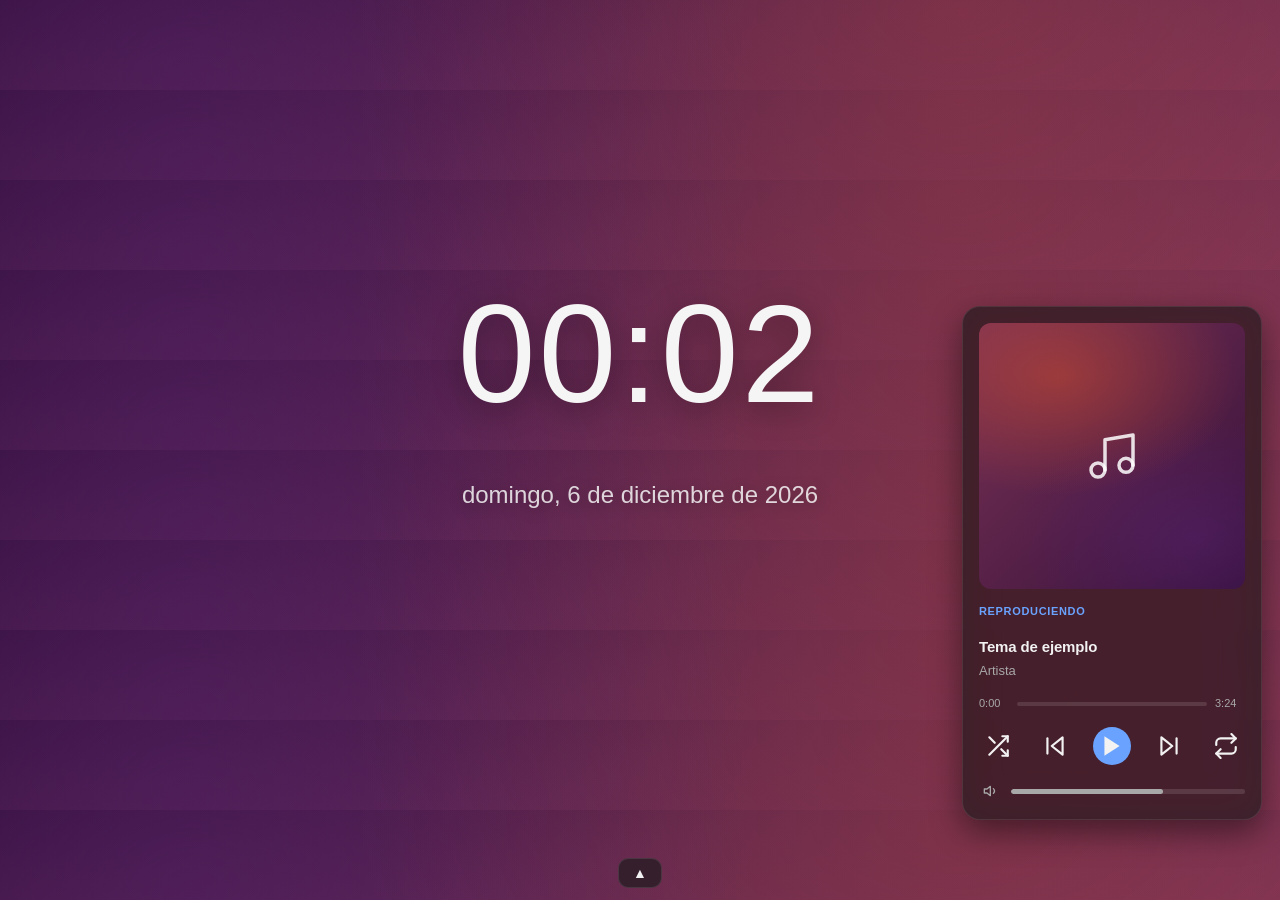
==== commit 0ad8491d: "portfolio landing" ====
--- a/index.html
+++ b/index.html
@@ -1,287 +1,102 @@
-
 <!DOCTYPE html>
 <html lang="es">
 <head>
 <meta charset="UTF-8">
 <meta name="viewport" content="width=device-width, initial-scale=1.0">
-<title>Legacy</title>
-<link rel="icon" type="image/png" href="assets/icon/4457184.png">
+<title>Portfolio · Luciano Buccella</title>
+<link rel="icon" type="image/png" href="apps/legacy/assets/icon/4457184.png">
 <link rel="stylesheet" href="css/main.css">
 </head>
 <body>
-<div id="app">
-  <div class="theme-bar">
-    <button id="btn-instructions">❓ Instrucciones</button>
-    <button id="btn-contextual">🎨 Color Contextual: OFF</button>
-  </div>
+<body class="dock-closed">
+<iframe class="app-frame" id="appFrame" title="Aplicación del portfolio"></iframe>
 
-  
-  <div id="screen-create" class="fade-in panel">
-    <h1>⚽ Crear Futbolista</h1>
-    <div class="create-layout">
-      <div class="create-inputs">
-        <div class="field">
-          <label for="input-name">Nombre</label>
-          <input type="text" id="input-name" placeholder="Ej: Diego Martínez" maxlength="24">
-        </div>
-        <div class="field">
-          <label for="input-dorsal">Dorsal (1–99)</label>
-          <input type="text" id="input-dorsal" placeholder="Ej: 10" maxlength="2" inputmode="numeric">
-        </div>
-        <div class="field">
-          <label for="input-nationality">Nacionalidad</label>
-          <select id="input-nationality"></select>
-        </div>
-        <div class="field">
-          <label>Tipo de carrera</label>
-          <div class="career-type-selector">
-            <label class="career-type-option">
-              <input type="radio" name="career-type" value="normal" checked>
-              <span>⚽ <strong>Normal</strong></span>
-            </label>
-            <label class="career-type-option">
-              <input type="radio" name="career-type" value="prodigio">
-              <span>🌟 <strong>Prodigio</strong></span>
-            </label>
-          </div>
-        </div>
-        <button id="btn-create" disabled>🚀 Comenzar carrera</button>
-      </div>
-      <div class="create-pitch-section">
-        <label>Posición (elegí en la cancha)</label>
-        <div class="pitch-wrap">
-          <div id="pitch" class="pitch"></div>
-        </div>
-        <div id="selected-position-label">Seleccioná una posición</div>
-      </div>
+<div class="desktop-clock" id="desktopClock">
+  <span class="clock-time" id="clockTime">--:--</span>
+  <span class="clock-date" id="clockDate"></span>
+</div>
+
+<nav class="ubuntu-dock" id="dock" aria-label="Dock">
+  <button type="button" class="dock-close" id="dockClose" aria-label="Cerrar el dock">▼</button>
+  <button type="button" class="dock-item" data-app="legacy" title="BeALegacy" aria-label="BeALegacy">
+    <span class="dock-icon" aria-hidden="true">⚽</span>
+    <span class="dock-dot"></span>
+  </button>
+  <button type="button" class="dock-item dock-placeholder" title="Próximamente" aria-label="Próximo proyecto">
+    <span class="dock-icon" aria-hidden="true">🖥️</span>
+    <span class="dock-dot"></span>
+  </button>
+  <button type="button" class="dock-item dock-placeholder" title="Próximamente" aria-label="Próximo proyecto">
+    <span class="dock-icon" aria-hidden="true">🌐</span>
+    <span class="dock-dot"></span>
+  </button>
+  <span class="dock-separator"></span>
+  <button type="button" class="dock-item" data-panel="proyectos" title="Sobre los proyectos" aria-label="Información de los proyectos">
+    <span class="dock-icon" aria-hidden="true">📁</span>
+  </button>
+  <button type="button" class="dock-item" data-panel="contacto" title="Contacto" aria-label="Información de contacto">
+    <span class="dock-icon" aria-hidden="true">⚙️</span>
+  </button>
+</nav>
+
+<div class="music-widget" id="musicWidget">
+  <button type="button" class="music-toggle" id="musicToggle" aria-label="Ocultar o mostrar reproductor">
+    <svg viewBox="0 0 24 24" fill="none" stroke="currentColor" stroke-width="2" stroke-linecap="round" stroke-linejoin="round" aria-hidden="true"><path d="M9 18V5l12-2v13"/><circle cx="6" cy="18" r="3"/><circle cx="18" cy="16" r="3"/></svg>
+  </button>
+  <div class="music-panel" id="musicPanel">
+    <div class="music-cover" id="musicCover">
+      <svg viewBox="0 0 24 24" fill="none" stroke="currentColor" stroke-width="1.5" stroke-linecap="round" stroke-linejoin="round" aria-hidden="true"><path d="M9 18V5l12-2v13"/><circle cx="6" cy="18" r="3"/><circle cx="18" cy="16" r="3"/></svg>
+    </div>
+    <span class="music-now" data-now>Reproduciendo</span>
+    <div class="music-info">
+      <span class="music-title" id="musicTitle">Tema de ejemplo</span>
+      <span class="music-artist" id="musicArtist">Artista</span>
+    </div>
+    <div class="music-progress">
+      <span class="music-time" id="musicCur">0:00</span>
+      <div class="music-bar" id="musicBar"><div class="music-fill" id="musicFill"></div></div>
+      <span class="music-time" id="musicDur">3:24</span>
+    </div>
+    <div class="music-controls">
+      <button type="button" class="music-btn" data-act="shuffle" aria-label="Aleatorio">
+        <svg viewBox="0 0 24 24" fill="none" stroke="currentColor" stroke-width="2" stroke-linecap="round" stroke-linejoin="round" aria-hidden="true"><polyline points="16 3 21 3 21 8"/><line x1="4" y1="20" x2="21" y2="3"/><polyline points="21 16 21 21 16 21"/><line x1="15" y1="15" x2="21" y2="21"/><line x1="4" y1="4" x2="9" y2="9"/></svg>
+      </button>
+      <button type="button" class="music-btn" data-act="prev" aria-label="Anterior">
+        <svg viewBox="0 0 24 24" fill="none" stroke="currentColor" stroke-width="2" stroke-linecap="round" stroke-linejoin="round" aria-hidden="true"><polygon points="19 20 9 12 19 4 19 20"/><line x1="5" y1="19" x2="5" y2="5"/></svg>
+      </button>
+      <button type="button" class="music-btn music-play" id="musicPlay" data-act="play" aria-label="Reproducir o pausar">
+        <svg viewBox="0 0 24 24" fill="currentColor" aria-hidden="true"><polygon points="5 3 19 12 5 21 5 3"/></svg>
+      </button>
+      <button type="button" class="music-btn" data-act="next" aria-label="Siguiente">
+        <svg viewBox="0 0 24 24" fill="none" stroke="currentColor" stroke-width="2" stroke-linecap="round" stroke-linejoin="round" aria-hidden="true"><polygon points="5 4 15 12 5 20 5 4"/><line x1="19" y1="5" x2="19" y2="19"/></svg>
+      </button>
+      <button type="button" class="music-btn" data-act="repeat" aria-label="Repetir">
+        <svg viewBox="0 0 24 24" fill="none" stroke="currentColor" stroke-width="2" stroke-linecap="round" stroke-linejoin="round" aria-hidden="true"><polyline points="17 1 21 5 17 9"/><path d="M3 11V9a4 4 0 0 1 4-4h14"/><polyline points="7 23 3 19 7 15"/><path d="M21 13v2a4 4 0 0 1-4 4H3"/></svg>
+      </button>
+    </div>
+    <div class="music-volume">
+      <button type="button" class="music-vol-icon" id="musicVolIcon" aria-label="Silenciar o activar volumen" aria-pressed="false">
+        <svg id="musicVolSvg" viewBox="0 0 24 24" fill="none" stroke="currentColor" stroke-width="2" stroke-linecap="round" stroke-linejoin="round"><polygon points="11 5 6 9 2 9 2 15 6 15 11 19 11 5"/><path d="M15.54 8.46a5 5 0 0 1 0 7.07"/></svg>
+      </button>
+      <div class="music-bar music-volume-bar" id="musicVolumeBar"><div class="music-fill music-vol-fill" id="musicVolFill"></div></div>
     </div>
   </div>
-
-  
-  <div id="screen-game" class="hidden fade-in">
-    
-    <div class="left-col">
-      <div id="panel-player" class="panel">
-        <h2 id="p-name">-</h2>
-        <div id="player-head">
-          <div id="p-team-badge"></div>
-          <div id="rating-badge">--</div>
-        </div>
-        <div class="stat-row highlight"><span>👕 Dorsal</span><span id="p-dorsal">-</span></div>
-        <div class="stat-row highlight"><span>💰 Saldo Disponible</span><span id="p-earnings">$0</span></div>
-        <div class="stat-row highlight"><span>💎 Valor de mercado</span><span id="p-value">-</span></div>
-        <div id="injury-tag" class="hidden pulse">🚑 LESIONADO</div>
-        <div id="distinto-tag" class="hidden pulse">🔥 JUGADOR DISTINTO</div>
-        <div id="convocado-tag" class="hidden pulse">🌍 CONVOCADO</div>
-        <button id="btn-chest" class="chest-btn hidden" type="button">🎁 ¡Cofre misterioso!</button>
-        
-        
-        <div class="stat-row"><span>🛡️ Equipo</span><span id="p-team">-</span></div>
-        <div class="idolatry-row">
-          <span>❤️ Idolatría</span>
-          <div class="idolatry-bar"><div id="idolatry-fill"></div></div>
-          <span id="p-idolatry">0%</span>
-        </div>
-        <div class="stat-row"><span>🎂 Edad</span><span id="p-age">-</span></div>
-        
-        
-        <details class="shop-panel" style="margin-top: 8px; border: 1px solid var(--border-color); border-radius: 12px; background: var(--input-bg);">
-          <summary class="shop-summary" style="padding: 10px 14px;">
-            <span class="shop-summary-title" style="font-size: 12px;">📋 Más detalles</span>
-            <span class="chevron">▼</span>
-          </summary>
-          <div style="padding: 0 14px 10px 14px; display: flex; flex-direction: column;">
-            <div class="stat-row"><span>🌍 Nacionalidad</span><span id="p-nationality">-</span></div>
-            <div class="stat-row"><span>👟 Posición</span><span id="p-position">-</span></div>
-            <div class="stat-row"><span>📅 Temporadas</span><span id="p-seasons">-</span></div>
-            <div class="stat-row"><span>💵 Salario</span><span id="p-salary">-</span></div>
-            <div class="stat-row hidden" id="row-balon"><span>🌕 Balones de Oro</span><span id="p-balon">0</span></div>
-            <div class="stat-row hidden" id="row-bota"><span>🥇 Botas de Oro</span><span id="p-bota">0</span></div>
-          </div>
-        </details>
-        
-        
-        <div class="stat-row highlight" style="margin-top: 8px;"><span>🏃‍♂️ Partidos (Total)</span><span id="p-matches">0</span></div>
-        <div class="stat-row highlight"><span id="lbl-stat1">⚽ Stat 1 (Total)</span><span id="p-stat1">0</span></div>
-        <div class="stat-row highlight"><span id="lbl-stat2">👟 Stat 2 (Total)</span><span id="p-stat2">0</span></div>
-
-        <div class="stat-row" style="margin-top: 8px;"><span>🏃‍♂️ Forma física</span><span id="p-fitness">-</span></div>
-      </div>
-
-      
-      <div id="btn-open-shop" class="panel shop-summary" role="button" tabindex="0">
-        <span class="shop-summary-title">🛒 Tienda (Mejoras)</span>
-        <span class="chevron">⮕</span>
-      </div>
-    </div>
-
-    
-    <div id="panel-main">
-      
-      <div id="offer-panel" class="hidden panel highlight offer-banner">
-        <h3 class="offer-title">🤝 Nuevas Ofertas de Fichaje</h3>
-        <div id="offer-list"></div>
-      </div>
-
-      <div class="panel" id="action-bar">
-        <button id="btn-advance">⏭️ Avanzar temporada</button>
-        <button id="btn-advance-2">⏭️⏭️ Avanzar 2 temporadas</button>
-        <button id="btn-retire-early" class="btn-danger">🚪 Retirarse</button>
-        <button id="btn-vitrina" style="background-color: #f59e0b;">🏆 Vitrina</button>
-      </div>
-      
-      <div class="panel summaries-panel">
-        <h3 class="panel-subtitle">📊 Resumen de Temporadas</h3>
-        <div id="simplified-summaries"></div>
-      </div>
-    </div>
-  </div>
-
-  
-  <div id="screen-retire" class="hidden fade-in panel">
-    <h1>👞 Fin de carrera</h1>
-    <p id="retire-reason"></p>
-    <div id="retire-summary"></div>
-    <button id="btn-restart">🔄 Nueva carrera</button>
-  </div>
-
-  <div id="modal-vitrina" class="hidden vitrina-overlay fade-in">
-    <div class="vitrina-panel">
-      <div class="vitrina-header">
-        <h2>🏆 Vitrina Personal</h2>
-        <button id="btn-close-vitrina">❌</button>
-      </div>
-      <div class="shelf-container" id="vitrina-shelf">
-        
-      </div>
-    </div>
-  </div>
-
-  <div id="modal-shop" class="hidden vitrina-overlay fade-in">
-    <div class="vitrina-panel shop-modal-panel">
-      <div class="vitrina-header">
-        <h2>🛒 Tienda (Mejoras)</h2>
-        <button id="btn-close-shop">❌</button>
-      </div>
-      <div id="shop-items" class="shop-items-body"></div>
-    </div>
-  </div>
-
-  <div id="modal-instructions" class="hidden vitrina-overlay fade-in">
-    <div class="vitrina-panel instructions-panel">
-      <div class="vitrina-header">
-        <h2>❓ Instrucciones</h2>
-        <button id="btn-close-instructions">❌</button>
-      </div>
-      <div class="instructions-body">
-        <section>
-          <h3>🎮 Objetivo</h3>
-          <p>Creá un futbolista de 15 años y gestioná su carrera hasta el retiro. Avanzá temporada a temporada, mejorá tu media, ganá títulos, cambiá de club y convertite en una leyenda.</p>
-        </section>
-
-        <section>
-          <h3>👤 Creación del jugador</h3>
-          <ul>
-            <li>Elegí tu <strong>nombre</strong> (o dejalo al azar).</li>
-            <li>Elegí tu <strong>nacionalidad</strong>: define tu país, la liga de debut, tu región y el nivel de tu selección nacional.</li>
-            <li>Elegí tu <strong>posición</strong> tocando un punto en la cancha. Cada posición tiene dos estadísticas principales distintas (goles, atajadas, recuperaciones, etc.).</li>
-            <li>Al crear, debutás automáticamente en un club aleatorio de tu país.</li>
-          </ul>
-        </section>
-
-        <section>
-          <h3>⏭️ Avanzar temporadas</h3>
-          <ul>
-            <li><strong>▶ Avanzar 1 temporada</strong>: simula una temporada completa.</li>
-            <li><strong>⏩ Avanzar 2 temporadas</strong>: simula dos temporadas seguidas de una vez.</li>
-          </ul>
-          <p>Cada temporada:</p>
-          <ul>
-            <li>Sube tu edad y tus temporadas jugadas.</li>
-            <li>Se calcula tu <strong>rendimiento</strong> según tu forma física.</li>
-            <li>Tu <strong>media</strong> puede subir o bajar según la edad, el rendimiento y la suerte. Podés "explotar" tu potencial (🔥) y progresar mucho más rápido.</li>
-            <li>Hay un <strong>9% de probabilidad de lesionarte</strong>: perdés media y forma física.</li>
-            <li>Se simulan tus partidos, la posición en liga, los títulos y tus estadísticas.</li>
-            <li>Recibís tu <strong>salario</strong> y se recalcula tu nuevo salario.</li>
-          </ul>
-        </section>
-
-        <section>
-          <h3>🤝 Ofertas de fichaje</h3>
-          <p>Al avanzar, puede aparecer un lote de <strong>3 ofertas</strong> de otros clubes. Cada una podés <strong>Aceptar</strong> (cambiás de club y salario) o <strong>Rechazar</strong>. El salario depende del <strong>presupuesto</strong> de cada club frente al tuyo: un club con más presupuesto te ofrece más, y uno con menos, menos.</p>
-        </section>
-
-        <section>
-          <h3>🏆 Títulos y trofeos</h3>
-          <ul>
-            <li><strong>Liga</strong>: salís 1° en la clasificación de tu liga.</li>
-            <li><strong>Copa nacional</strong>: probabilidad según el nivel de tu equipo.</li>
-            <li><strong>Competiciones internacionales</strong>: clasificás según tu posición en liga (4 primeros → torneo élite; 5° a 7° → torneo secundario).</li>
-            <li><strong>Copa del Mundo 🌍</strong>: cada 4 temporadas si tu media alcanza el nivel de tu selección.</li>
-            <li><strong>Premios individuales</strong>: Bota de Oro 🥇 (si marcás muchos goles) y Balón de Oro 🌕 (si tu media es muy alta).</li>
-          </ul>
-          <p>Presioná <strong>🏆 Vitrina</strong> para ver todos tus trofeos.</p>
-        </section>
-
-        <section>
-          <h3>💰 Salario y valor de mercado</h3>
-          <p>Tu salario crece con tu media y edad (desde $15.000 hasta $40.000.000). Además, cada club tiene un <strong>presupuesto</strong> individual que limita cuánto puede ofrecerte. En tu panel también ves tu <strong>💎 Valor de mercado</strong> (de $10.000 a $220.000.000) como referencia de tu valor. Usá tu dinero en la tienda.</p>
-        </section>
-
-        <section>
-          <h3>🛒 Tienda</h3>
-          <ul>
-            <li>💤 <strong>Descanso</strong> ($150.000): recupera tu forma física al 100% (repetible).</li>
-            <li>🛁 <strong>Spa de Recuperación</strong> ($100.000): recupera tu forma física al 100% (repetible).</li>
-            <li>👟 <strong>Botas nuevas</strong> ($750.000): +1 a tu media (una sola vez).</li>
-            <li>🎓 <strong>Mejor entrenador</strong> ($1.500.000): +2 a tu media (una sola vez).</li>
-            <li>🏫 <strong>Academia de Elite</strong> ($900.000): +1 a tu media (una sola vez).</li>
-            <li>🧪 <strong>Suero de Potencial</strong> ($3.000.000): +4 a tu media, pero envejece 3 años (una sola vez).</li>
-            <li>🏋️ <strong>Métodos Extremos</strong> ($5.000.000): +6 a tu media, pero envejece 4 años (una sola vez).</li>
-          </ul>
-        </section>
-
-        <section>
-          <h3>🚪 Retiro</h3>
-          <p>Tu carrera termina si tenés 40 años o más, si con 35+ años tu media baja de 55, o si tu media baja de 28. También podés retirarte cuando quieras con <strong>🚪 Retirarse</strong>. Al final se muestra el resumen completo de tu carrera.</p>
-        </section>
-
-        <section>
-          <h3>🎨 Temas y apariencia</h3>
-          <ul>
-            <li><strong>🎨 Color Contextual</strong>: tiñe la interfaz con el color del club actual.</li>
-            <li><strong>🌙 Tema Oscuro</strong>: alterna entre el tema claro y el oscuro.</li>
-          </ul>
-        </section>
-      </div>
-    </div>
-  </div>
-
-  <div id="modal-chest" class="hidden vitrina-overlay fade-in">
-    <div class="vitrina-panel chest-modal-panel">
-      <div class="vitrina-header">
-        <h2>🎁 Cofre Misterioso</h2>
-        <button id="btn-close-chest">❌</button>
-      </div>
-      <div class="chest-modal-body">
-        <p>Encontraste un cofre misterioso en tu carrera.</p>
-        <p>Al abrirlo puede pasar una de dos cosas:</p>
-        <ul>
-          <li>💀 <strong>50% de probabilidad</strong> — el cofre te obliga a retirarte del fútbol.</li>
-          <li>💰 <strong>50% de probabilidad</strong> — ganás <strong>$20.000.000</strong> para tu balance.</li>
-        </ul>
-        <div class="offer-actions">
-          <button id="btn-chest-leave" class="btn-danger">🚪 Dejarlo</button>
-          <button id="btn-chest-open" class="btn-success">🗝️ Abrir cofre</button>
-        </div>
-      </div>
-    </div>
-  </div>
-
 </div>
 
-<script src="js/data.js"></script>
-<script src="js/state.js"></script>
-<script src="js/app.js"></script>
+<div class="yt-host" id="ytHost"></div>
+
+<button type="button" class="dock-handle" id="dockHandle" aria-label="Abrir o cerrar el dock">▲</button>
+
+<div class="modal-backdrop" id="modalBackdrop" hidden>
+  <div class="modal" role="dialog" aria-modal="true" aria-labelledby="modalTitle">
+    <button type="button" class="modal-close" id="modalClose" aria-label="Cerrar">✕</button>
+    <h2 id="modalTitle"></h2>
+    <div id="modalBody"></div>
+  </div>
+</div>
+
+<div class="toast" id="toast" role="status"></div>
+
+<script src="js/main.js"></script>
 </body>
 </html>
--- a/css/main.css
+++ b/css/main.css
@@ -1,1247 +1,413 @@
-
-
 :root {
-  
-  --primary-color: #34c759;      
-  --primary-hover: #2aa648;
-  --primary-ring: rgba(52, 199, 89, 0.30);
-  --badge-color: #34c759;
-
-  --success-color: #34c759;
-  --danger-color: #ff453a;
-  --warning-color: #ffb020;
-
-  
-  --bg-color: #06140c;
-  --app-bg: linear-gradient(160deg, #04130a 0%, #071c10 45%, #0a2415 100%);
-
-  
-  --panel-bg: rgba(20, 40, 28, 0.45);
-  --panel-border: rgba(255, 255, 255, 0.10);
-  --input-bg: rgba(255, 255, 255, 0.06);
-
-  --offer-bg: rgba(52, 199, 89, 0.14);
-  --offer-border: rgba(52, 199, 89, 0.35);
-  --offer-text: #6bdb8f;
-
-  --text-color: #eafaf0;
-  --text-secondary: #a9c9b6;
-  --text-muted: #79947f;
-
-  --border-color: rgba(255, 255, 255, 0.08);
-
-  
-  --blob-1: radial-gradient(circle, #1f6b3c 0%, transparent 70%);
-  --blob-2: radial-gradient(circle, #0e4023 0%, transparent 70%);
-
-  --blur-strong: blur(32px) saturate(190%);
-  --blur-soft: blur(18px) saturate(170%);
-
-  --shadow-glass: 0 8px 32px rgba(0, 0, 0, 0.45), inset 0 1px 0 rgba(255, 255, 255, 0.08);
-  --shadow-glass-sm: 0 4px 16px rgba(0, 0, 0, 0.35), inset 0 1px 0 rgba(255, 255, 255, 0.06);
-  --shadow-float: 0 12px 40px rgba(0, 0, 0, 0.5);
-
-  --radius-lg: 26px;
-  --radius-md: 18px;
-  --radius-sm: 14px;
-
-  --font-main: -apple-system, BlinkMacSystemFont, "SF Pro Display", "SF Pro Text",
-    "Segoe UI", Roboto, Helvetica, Arial, sans-serif;
-}
-
-
-* {
-  box-sizing: border-box;
-  -webkit-tap-highlight-color: transparent;
-}
-
-html, body {
-  height: 100%;
-}
+  --bg: #181818;
+  --bg-soft: #303030;
+  --surface: #333333;
+  --surface-2: #3b3b3b;
+  --border: #414141;
+  --text: #f2f2f2;
+  --text-muted: #a8a8a8;
+  --accent: #6aa3ff;
+  --accent-soft: #2b3a55;
+  --shadow: 0 1px 2px rgba(0, 0, 0, 0.25), 0 4px 12px rgba(0, 0, 0, 0.18);
+  --radius: 14px;
+}
+
+* { box-sizing: border-box; }
+
+html { scroll-behavior: smooth; }
 
 body {
   margin: 0;
-  min-height: 100vh;
-  font-family: var(--font-main);
-  color: var(--text-color);
-  background: var(--app-bg);
-  background-attachment: fixed;
-  transition: background 0.5s ease, color 0.3s ease;
+  font-family: -apple-system, BlinkMacSystemFont, "SF Pro Text", "Segoe UI", Roboto, Helvetica, Arial, sans-serif;
+  background:
+    radial-gradient(1100px 600px at 75% 12%, rgba(233, 84, 32, 0.18), transparent 55%),
+    radial-gradient(900px 700px at 15% 90%, rgba(83, 32, 105, 0.55), transparent 62%),
+    linear-gradient(160deg, #34103a 0%, #5e2750 50%, #7a3255 100%);
+  color: var(--text);
+  line-height: 1.6;
   -webkit-font-smoothing: antialiased;
+  text-rendering: optimizeLegibility;
   overflow-x: hidden;
-}
-
-
-body::before,
-body::after {
-  content: "";
-  position: fixed;
-  border-radius: 50%;
-  filter: blur(90px);
-  z-index: -1;
+  padding-bottom: 90px;
+}
+
+/* ---------- App frame (iframe desktop) ---------- */
+.app-frame {
+  position: fixed;
+  inset: 0;
+  z-index: 40;
+  width: 100%;
+  height: 100%;
+  border: 0;
+  background: #000;
+  opacity: 0;
   pointer-events: none;
-  opacity: 0.55;
-  transition: opacity 0.5s ease;
-}
-body::before {
-  width: 480px;
-  height: 480px;
-  top: -160px;
-  left: -120px;
-  background: var(--blob-1);
-  opacity: 0.35;
-}
-body::after {
-  width: 520px;
-  height: 520px;
-  bottom: -180px;
-  right: -140px;
-  background: var(--blob-2);
-  opacity: 0.35;
-}
-
-#app {
-  position: relative;
-  max-width: 1200px;
+  transition: opacity 0.35s ease;
+}
+body.app-open .app-frame { opacity: 1; pointer-events: auto; }
+
+/* ---------- Desktop clock (lockscreen style) ---------- */
+.desktop-clock {
+  position: fixed;
+  top: 42%;
+  left: 50%;
+  transform: translate(-50%, -50%);
+  z-index: 5;
+  display: flex;
+  flex-direction: column;
+  align-items: center;
+  gap: 10px;
+  text-align: center;
+  pointer-events: none;
+  user-select: none;
+  -webkit-user-select: none;
+}
+.clock-time {
+  font-size: clamp(56px, 13vw, 140px);
+  font-weight: 200;
+  letter-spacing: 0.02em;
+  font-variant-numeric: tabular-nums;
+  color: #f5f5f5;
+  text-shadow: 0 6px 30px rgba(0, 0, 0, 0.35);
+}
+.clock-date {
+  font-size: clamp(16px, 2.6vw, 24px);
+  font-weight: 300;
+  color: rgba(245, 245, 245, 0.85);
+  text-shadow: 0 3px 16px rgba(0, 0, 0, 0.3);
+}
+
+/* ---------- Layout ---------- */
+.page {
+  max-width: 880px;
   margin: 0 auto;
-  padding: 20px;
-  min-height: 100vh;
-  display: flex;
-  flex-direction: column;
-  gap: 16px;
-}
-
-h1, h2, h3 {
-  margin: 0 0 8px 0;
-  font-weight: 700;
-  letter-spacing: -0.02em;
-  color: var(--text-color);
-}
-h1 { font-size: 28px; }
-h2 { font-size: 22px; }
-h3 { font-size: 16px; }
-
-p { color: var(--text-secondary); line-height: 1.5; }
-
-.hidden { display: none !important; }
-
-.fade-in {
-  animation: fadeIn 0.45s cubic-bezier(0.16, 1, 0.3, 1);
-}
-@keyframes fadeIn {
-  from { opacity: 0; transform: translateY(8px); }
-  to { opacity: 1; transform: translateY(0); }
-}
-
-
-.panel {
-  position: relative;
-  background: var(--panel-bg);
-  border: 1px solid var(--panel-border);
-  border-radius: var(--radius-lg);
-  padding: 20px;
-  backdrop-filter: var(--blur-strong);
-  -webkit-backdrop-filter: var(--blur-strong);
-  box-shadow: var(--shadow-glass);
-  transition: box-shadow 0.3s cubic-bezier(0.16, 1, 0.3, 1),
-              background 0.4s ease, border-color 0.4s ease, transform 0.2s ease;
-}
-
-.panel-subtitle {
-  color: var(--text-secondary);
-  font-size: 15px;
-  font-weight: 600;
-}
-
-.team-badge {
-  width: 25px;
-  height: 25px;
-  border-radius: 50%;
-  object-fit: contain;
-  vertical-align: -5px;
-  margin-right: 4px;
-  padding: 1px;
-  
-  box-shadow: 0 1px 3px rgba(0, 0, 0, 0.2);
-}
-#p-team-badge {
+  padding: clamp(48px, 8vw, 96px) clamp(20px, 5vw, 48px) 48px;
+}
+
+.section { margin-bottom: clamp(40px, 6vw, 64px); }
+.section-title { margin: 0 0 20px; font-size: clamp(20px, 3vw, 26px); font-weight: 700; letter-spacing: -0.02em; }
+.contacto {
+  background: var(--surface);
+  border: 1px solid var(--border);
+  border-radius: var(--radius);
+  padding: clamp(24px, 4vw, 40px);
+}
+.contacto p { color: var(--text-muted); margin: 0; }
+.site-footer {
+  text-align: center;
+  padding: 32px 16px 48px;
+  border-top: 1px solid var(--border);
+  color: var(--text-muted);
+  font-size: 13px;
+}
+
+/* ---------- Ubuntu Dock ---------- */
+.ubuntu-dock {
+  position: fixed;
+  left: 50%;
+  bottom: 14px;
+  transform: translateX(-50%);
+  z-index: 100;
+  display: flex;
+  align-items: flex-end;
+  gap: 5px;
+  padding: 8px 10px;
+  background: rgba(30, 30, 30, 0.72);
+  border: 1px solid rgba(255, 255, 255, 0.09);
+  border-radius: 18px;
+  -webkit-backdrop-filter: saturate(180%) blur(20px);
+  backdrop-filter: saturate(180%) blur(20px);
+  box-shadow: 0 12px 32px rgba(0, 0, 0, 0.45);
+  transition: transform 0.35s cubic-bezier(0.22, 1, 0.36, 1);
+}
+.dock-closed .ubuntu-dock { transform: translate(-50%, 170%); }
+
+.dock-close {
+  position: absolute;
+  left: 50%;
+  top: -24px;
+  transform: translateX(-50%);
+  width: 44px;
+  height: 26px;
+  border: 1px solid rgba(255, 255, 255, 0.1);
+  border-radius: 10px;
+  background: rgba(30, 30, 30, 0.72);
+  color: var(--text);
+  font-size: 11px;
+  line-height: 1;
+  cursor: pointer;
+  -webkit-backdrop-filter: saturate(180%) blur(20px);
+  backdrop-filter: saturate(180%) blur(20px);
+  transition: background 0.2s ease;
+}
+.dock-close:hover { background: rgba(50, 50, 50, 0.85); }
+.dock-closed .dock-close { display: none; }
+
+.dock-handle {
   display: flex;
   align-items: center;
   justify-content: center;
-  flex-shrink: 0;
-}
-.team-badge-lg {
-  width: 48px;
-  height: 48px;
-  vertical-align: middle;
-  margin: 0;
-}
-
-.idolatry-row {
-  display: flex;
-  align-items: center;
-  gap: 10px;
-  padding: 10px 6px;
+  position: fixed;
+  left: 50%;
+  bottom: 12px;
+  transform: translateX(-50%);
+  z-index: 110;
+  width: 44px;
+  height: 30px;
+  border: 1px solid rgba(255, 255, 255, 0.1);
+  border-radius: 10px;
+  background: rgba(30, 30, 30, 0.72);
+  color: var(--text);
   font-size: 14px;
-  color: var(--text-color);
-}
-.idolatry-row > span:first-child {
-  color: var(--text-secondary);
-  font-weight: 500;
-  flex-shrink: 0;
-}
-.idolatry-row > span:last-child {
-  font-weight: 700;
-  flex-shrink: 0;
-}
-.idolatry-bar {
-  flex: 1;
-  height: 8px;
-  border-radius: 999px;
-  background: var(--input-bg);
-  border: 1px solid var(--border-color);
-  overflow: hidden;
-}
-.idolatry-bar > div {
-  height: 100%;
-  border-radius: 999px;
-  background: linear-gradient(90deg, var(--primary-color), var(--primary-hover));
-  transition: width 0.4s ease;
-  min-width: 0;
-}
-.vitrina-idolatria {
-  width: 100%;
-  margin-top: 20px;
-  border-top: 1px solid var(--border-color);
-  padding-top: 14px;
-  display: flex;
-  flex-direction: column;
-  gap: 8px;
-}
-.vitrina-idolatria h3 {
-  font-size: 14px;
-  color: var(--text-secondary);
-  margin: 0 0 4px 0;
-}
-.vitrina-idolatry-row {
-  display: flex;
-  align-items: center;
-  gap: 10px;
-  font-size: 13px;
-  color: var(--text-color);
-}
-.vitrina-idolatry-row > span:first-child {
-  width: 160px;
-  flex-shrink: 0;
-  overflow: hidden;
-  text-overflow: ellipsis;
-  white-space: nowrap;
-}
-.vitrina-idolatry-row > span:last-child {
-  width: 40px;
-  flex-shrink: 0;
-  text-align: right;
-  font-weight: 700;
-}
-
-
-.theme-bar {
-  display: flex;
-  gap: 12px;
-  justify-content: flex-end;
-  flex-wrap: wrap;
-}
-
-.theme-bar button {
-  background: var(--panel-bg);
-  border: 1px solid var(--panel-border);
-  backdrop-filter: var(--blur-soft);
-  -webkit-backdrop-filter: var(--blur-soft);
-  color: var(--text-color);
-  font-size: 13px;
-  font-weight: 600;
-  padding: 9px 18px;
-  border-radius: 999px;
-  cursor: pointer;
-  box-shadow: var(--shadow-glass-sm);
-  transition: all 0.2s cubic-bezier(0.16, 1, 0.3, 1);
-}
-.theme-bar button:hover {
-  transform: translateY(-2px);
-  box-shadow: var(--shadow-float);
-}
-.theme-bar button:active {
-  transform: translateY(0) scale(0.97);
-}
-.theme-bar button:focus-visible {
-  outline: 2px solid var(--primary-color);
-  outline-offset: 2px;
-}
-
-
-button {
-  font-family: inherit;
-  cursor: pointer;
-  transition: all 0.2s cubic-bezier(0.16, 1, 0.3, 1);
-}
-
-#btn-create,
-#btn-advance,
-#btn-advance-2,
-#btn-restart,
-.btn-success {
-  background: linear-gradient(135deg, var(--primary-color), var(--primary-hover));
-  color: #fff;
+  line-height: 1;
+  cursor: pointer;
+  -webkit-backdrop-filter: saturate(180%) blur(20px);
+  backdrop-filter: saturate(180%) blur(20px);
+  transition: background 0.2s ease, transform 0.2s ease;
+}
+.dock-handle:hover { background: rgba(50, 50, 50, 0.85); }
+.dock-handle:active { transform: translateX(-50%) scale(0.92); }
+body:not(.dock-closed) .dock-handle { display: none; }
+.dock-item {
+  position: relative;
+  width: 70px;
+  height: 56px;
   border: none;
-  border-radius: var(--radius-sm);
-  padding: 14px 22px;
-  font-size: 16px;
-  font-weight: 700;
-  letter-spacing: -0.01em;
-  box-shadow: 0 6px 20px var(--primary-ring), inset 0 1px 0 rgba(255, 255, 255, 0.4);
-}
-#btn-create:hover:not(:disabled),
-#btn-advance:hover,
-#btn-advance-2:hover,
-#btn-restart:hover,
-.btn-success:hover {
-  transform: translateY(-3px);
-  box-shadow: 0 10px 28px var(--primary-ring), inset 0 1px 0 rgba(255, 255, 255, 0.5);
-  filter: brightness(1.05);
-}
-#btn-create:active,
-#btn-advance:active,
-#btn-advance-2:active,
-#btn-restart:active,
-.btn-success:active {
-  transform: translateY(0) scale(0.98);
-}
-#btn-create:disabled {
-  opacity: 0.5;
-  cursor: not-allowed;
-  box-shadow: none;
-  filter: grayscale(0.4);
-}
-
-.btn-danger {
-  background: rgba(255, 69, 58, 0.15);
-  color: var(--danger-color);
-  border: 1px solid rgba(255, 69, 58, 0.4);
-  border-radius: var(--radius-sm);
-  padding: 14px 22px;
-  font-size: 16px;
-  font-weight: 700;
-  backdrop-filter: var(--blur-soft);
-  -webkit-backdrop-filter: var(--blur-soft);
-}
-.btn-danger:hover {
-  background: rgba(255, 69, 58, 0.25);
-  transform: translateY(-3px);
-}
-.btn-danger:active {
-  transform: translateY(0) scale(0.98);
-}
-
-#btn-vitrina {
-  background: linear-gradient(135deg, #ffb020, #f59e0b) !important;
-  color: #402400;
-  border: none;
-  border-radius: var(--radius-sm);
-  padding: 14px 22px;
-  font-size: 16px;
-  font-weight: 700;
-  box-shadow: 0 6px 20px rgba(245, 158, 11, 0.35), inset 0 1px 0 rgba(255, 255, 255, 0.5);
-}
-#btn-vitrina:hover {
-  transform: translateY(-3px);
-  box-shadow: 0 10px 28px rgba(245, 158, 11, 0.45);
-}
-
-
-#screen-create h1 {
-  text-align: center;
-  margin-bottom: 24px;
-}
-
-
-@media (min-width: 1200px) {
-  #screen-create {
-    width: 80%;
-    margin-left: 10%;
-  }
-}
-
-.create-layout {
+  padding: 0;
+  border-radius: 12px;
   display: grid;
-  grid-template-columns: 1fr 1fr;
-  gap: 28px;
-}
-
-@media (max-width: 800px) {
-  .create-layout {
-    grid-template-columns: 1fr;
-  }
-}
-
-.create-inputs {
-  display: flex;
-  flex-direction: column;
-  gap: 18px;
-}
-
-.field {
-  display: flex;
-  flex-direction: column;
-  gap: 8px;
-}
-
-.field label {
-  font-size: 13px;
-  font-weight: 600;
-  color: var(--text-secondary);
-}
-
-input[type="text"],
-select {
-  background: var(--input-bg);
-  border: 1px solid var(--border-color);
-  border-radius: var(--radius-sm);
-  padding: 14px 16px;
-  font-size: 15px;
-  color: var(--text-color);
-  backdrop-filter: var(--blur-soft);
-  -webkit-backdrop-filter: var(--blur-soft);
-  outline: none;
-  transition: border-color 0.2s ease, box-shadow 0.2s ease;
-  width: 100%;
-}
-select option {
-  color: #111;
+  place-items: center;
+  background: rgba(255, 255, 255, 0.06);
+  cursor: pointer;
+  text-decoration: none;
+  transition: transform 0.2s cubic-bezier(0.22, 1, 0.36, 1), background 0.2s ease, opacity 0.2s ease;
+}
+.dock-item:hover { transform: scale(1.22); background: rgba(255, 255, 255, 0.12); }
+.dock-item:active { transform: scale(1.08); }
+.dock-item:hover + .dock-item,
+.dock-item:hover { opacity: 1; }
+.ubuntu-dock:hover .dock-item:not(:hover) { opacity: 0.7; }
+.dock-icon { font-size: 24px; line-height: 1; pointer-events: none; }
+.dock-dot {
+  position: absolute;
+  left: 50%;
+  bottom: 3px;
+  transform: translateX(-50%);
+  width: 5px;
+  height: 5px;
+  border-radius: 50%;
   background: #fff;
-}
-input[type="text"]::placeholder {
-  color: var(--text-muted);
-}
-input[type="text"]:focus,
-select:focus {
-  border-color: var(--primary-color);
-  box-shadow: 0 0 0 4px var(--primary-ring);
-}
-
-select {
-  appearance: none;
-  background-image: linear-gradient(45deg, transparent 50%, var(--text-secondary) 50%),
-    linear-gradient(135deg, var(--text-secondary) 50%, transparent 50%);
-  background-position: calc(100% - 20px) center, calc(100% - 15px) center;
-  background-size: 5px 5px, 5px 5px;
-  background-repeat: no-repeat;
-  cursor: pointer;
-}
-
-.career-type-selector {
-  display: flex;
-  gap: 12px;
-}
-
-.career-type-option {
-  flex: 1;
+  opacity: 0.85;
+}
+.dock-separator {
+  align-self: center;
+  width: 1px;
+  height: 36px;
+  margin: 0 3px;
+  background: rgba(255, 255, 255, 0.12);
+}
+
+/* ---------- Modal ---------- */
+.modal-backdrop {
+  position: fixed;
+  inset: 0;
+  z-index: 200;
   display: flex;
   align-items: center;
   justify-content: center;
-  gap: 8px;
-  padding: 14px 12px;
-  border-radius: var(--radius-sm);
-  border: 1px solid var(--border-color);
-  background: var(--input-bg);
-  backdrop-filter: var(--blur-soft);
-  -webkit-backdrop-filter: var(--blur-soft);
-  cursor: pointer;
-  font-size: 14px;
-  transition: border-color 0.2s ease, box-shadow 0.2s ease, transform 0.15s ease;
-}
-
-.career-type-option input {
-  display: none;
-}
-
-.career-type-option:has(input:checked) {
-  border-color: var(--primary-color);
-  background: var(--offer-bg);
-  box-shadow: 0 0 0 4px var(--primary-ring);
-  color: var(--primary-hover);
-}
-
-.career-type-option:hover {
-  transform: translateY(-2px);
-}
-
-.create-pitch-section {
-  display: flex;
-  flex-direction: column;
-  gap: 10px;
-}
-
-.create-pitch-section > label {
-  font-size: 13px;
-  font-weight: 600;
-  color: var(--text-secondary);
-}
-
-.pitch-wrap {
-  background: var(--panel-bg);
-  border-radius: var(--radius-md);
-  padding: 10px;
-  box-shadow: var(--shadow-glass-sm);
-}
-
-.pitch {
+  padding: 24px;
+  background: rgba(0, 0, 0, 0.55);
+}
+.modal-backdrop[hidden] { display: none; }
+.modal {
   position: relative;
   width: 100%;
-  aspect-ratio: 3 / 4;
-  border-radius: var(--radius-sm);
-  background:
-    repeating-linear-gradient(
-      0deg,
-      rgba(52, 199, 89, 0.3) 0px,
-      rgba(52, 199, 89, 0.3) 40px,
-      rgba(34, 160, 70, 0.3) 40px,
-      rgba(34, 160, 70, 0.3) 80px
-    );
-  overflow: hidden;
-  border: 2px solid rgba(255, 255, 255, 0.6);
-}
-
-.pitch::before {
-  content: "";
+  max-width: 460px;
+  max-height: 80vh;
+  overflow: auto;
+  background: var(--surface);
+  border: 1px solid var(--border);
+  border-radius: var(--radius);
+  box-shadow: 0 24px 60px rgba(0, 0, 0, 0.5);
+  padding: 28px 28px 16px;
+}
+.modal h2 { margin: 0 0 12px; font-size: 20px; letter-spacing: -0.01em; }
+.modal p { color: var(--text-muted); margin: 0 0 10px; }
+.modal ul { color: var(--text-muted); margin: 0 0 12px; padding-left: 20px; }
+.modal-close {
   position: absolute;
-  inset: 6%;
-  border: 2px solid rgba(255, 255, 255, 0.7);
-  border-radius: 4px;
-}
-.pitch::after {
-  content: "";
-  position: absolute;
-  top: 50%;
-  left: 6%;
-  right: 6%;
-  height: 2px;
-  background: rgba(255, 255, 255, 0.7);
-  transform: translateY(-50%);
-}
-
-.pos-btn {
-  position: absolute;
-  transform: translate(-50%, -50%);
+  top: 14px;
+  right: 14px;
+  width: 28px;
+  height: 28px;
+  border: 1px solid var(--border);
+  border-radius: 50%;
+  background: var(--surface-2);
+  color: var(--text);
+  font-size: 13px;
+  line-height: 1;
+  cursor: pointer;
+}
+.modal-close:hover { background: rgba(255, 255, 255, 0.14); }
+
+/* ---------- Toast ---------- */
+.toast {
+  position: fixed;
+  left: 50%;
+  bottom: 96px;
+  transform: translateX(-50%) translateY(6px);
+  z-index: 300;
+  padding: 9px 16px;
+  border-radius: 9px;
+  background: var(--surface-2);
+  border: 1px solid var(--border);
+  color: var(--text);
+  font-size: 13px;
+  opacity: 0;
+  pointer-events: none;
+  transition: opacity 0.25s ease, transform 0.25s ease;
+}
+.toast.show { opacity: 1; transform: translateX(-50%) translateY(0); }
+
+/* ---------- Music widget ---------- */
+.music-widget {
+  position: fixed;
+  right: 18px;
+  bottom: 80px;
+  z-index: 90;
+  width: 300px;
+  display: flex;
+  flex-direction: column;
+}
+.music-toggle {
+  display: none;
   width: 44px;
   height: 44px;
-  border-radius: 50%;
-  border: 2px solid rgba(255, 255, 255, 0.8);
-  background: rgba(255, 255, 255, 0.4);
-  backdrop-filter: blur(8px);
-  -webkit-backdrop-filter: blur(8px);
-  color: #0f2e1a;
-  font-size: 12px;
-  font-weight: 800;
-  display: flex;
-  align-items: center;
-  justify-content: center;
-  cursor: pointer;
-  box-shadow: 0 4px 12px rgba(0, 0, 0, 0.15);
-  transition: all 0.2s cubic-bezier(0.16, 1, 0.3, 1);
-  z-index: 2;
-}
-.pos-btn:hover {
-  transform: translate(-50%, -50%) scale(1.15);
-  background: rgba(255, 255, 255, 0.65);
-}
-.pos-btn.selected {
-  background: var(--primary-color);
-  border-color: #fff;
-  color: #fff;
-  box-shadow: 0 0 0 8px var(--primary-ring), 0 8px 20px rgba(0, 0, 0, 0.25);
-  transform: translate(-50%, -50%) scale(1.18);
-}
-
-#selected-position-label {
-  text-align: center;
-  font-size: 14px;
+  margin-left: auto;
+  border: 1px solid rgba(255, 255, 255, 0.1);
+  border-radius: 12px;
+  background: rgba(30, 30, 30, 0.72);
+  color: var(--text);
+  font-size: 20px;
+  cursor: pointer;
+  -webkit-backdrop-filter: saturate(180%) blur(20px);
+  backdrop-filter: saturate(180%) blur(20px);
+}
+.music-panel {
+  display: flex;
+  flex-direction: column;
+  gap: 14px;
+  padding: 16px;
+  background: rgba(30, 30, 30, 0.72);
+  border: 1px solid rgba(255, 255, 255, 0.09);
+  border-radius: 18px;
+  -webkit-backdrop-filter: saturate(180%) blur(20px);
+  backdrop-filter: saturate(180%) blur(20px);
+  box-shadow: 0 12px 32px rgba(0, 0, 0, 0.45);
+  transition: transform 0.35s cubic-bezier(0.22, 1, 0.36, 1), opacity 0.25s ease;
+}
+.music-collapsed .music-panel { transform: translateY(8px) scale(0.4); opacity: 0; pointer-events: none; }
+.music-collapsed .music-toggle { display: block; }
+
+.music-now {
+  font-size: 11px;
   font-weight: 600;
-  color: var(--text-secondary);
-  padding: 8px 0;
-}
-
-
-#screen-game {
+  letter-spacing: 0.06em;
+  text-transform: uppercase;
+  color: var(--accent);
+}
+.music-cover {
+  width: 100%;
+  aspect-ratio: 1;
+  border-radius: 12px;
   display: grid;
-  grid-template-columns: 320px 1fr;
-  gap: 18px;
-  align-items: start;
-}
-
-@media (max-width: 900px) {
-  #screen-game {
-    grid-template-columns: 1fr;
-  }
-  .summaries-panel {
-    height: 60vh;
-    max-height: 60vh;
-  }
-}
-
-.left-col {
-  display: flex;
-  flex-direction: column;
-  gap: 16px;
-  position: sticky;
-  top: 20px;
-}
-
-#panel-player h2 {
-  text-align: center;
-}
-
-#rating-badge {
-  width: fit-content;
-  margin: 0;
-  background: linear-gradient(135deg, var(--primary-color), var(--primary-hover));
-  color: #fff;
-  font-size: 24px;
-  font-weight: 800;
-  padding: 10px 24px;
+  place-items: center;
+  font-size: 64px;
+  background:
+    radial-gradient(300px 200px at 30% 20%, rgba(233, 84, 32, 0.4), transparent 60%),
+    radial-gradient(300px 200px at 80% 80%, rgba(83, 32, 105, 0.6), transparent 60%),
+    linear-gradient(135deg, #7a3255, #34103a);
+  background-size: cover;
+  background-position: center;
+}
+.music-cover svg { width: 56px; height: 56px; color: rgba(255, 255, 255, 0.85); }
+.music-cover.has-art svg { display: none; }
+.yt-host {
+  position: fixed;
+  left: -9999px;
+  top: 0;
+  width: 320px;
+  height: 180px;
+  opacity: 0;
+  pointer-events: none;
+}
+.music-info { display: flex; flex-direction: column; gap: 2px; }
+.music-title { font-size: 15px; font-weight: 700; letter-spacing: -0.01em; }
+.music-artist { font-size: 13px; color: var(--text-muted); }
+
+.music-progress { display: flex; align-items: center; gap: 8px; }
+.music-time { font-size: 11px; color: var(--text-muted); font-variant-numeric: tabular-nums; min-width: 30px; }
+.music-bar {
+  flex: 1;
+  height: 4px;
   border-radius: 999px;
-  box-shadow: 0 6px 20px var(--primary-ring), inset 0 1px 0 rgba(255, 255, 255, 0.45);
-  letter-spacing: -0.02em;
-}
-#player-head {
-  display: flex;
-  align-items: center;
-  justify-content: center;
-  gap: 14px;
-  margin-bottom: 18px;
-}
-
-.stat-row {
-  display: flex;
-  justify-content: space-between;
-  align-items: center;
-  padding: 10px 6px;
-  font-size: 14px;
-  color: var(--text-color);
-  border-bottom: 1px solid var(--border-color);
-}
-.stat-row:last-child {
-  border-bottom: none;
-}
-.stat-row span:first-child {
-  color: var(--text-secondary);
-  font-weight: 500;
-}
-.stat-row span:last-child {
-  font-weight: 700;
-}
-
-.stat-row.highlight {
-  background: var(--offer-bg);
-  border: 1px solid var(--offer-border);
-  border-radius: var(--radius-sm);
-  padding: 12px 14px;
-  margin: 8px 0;
-  color: var(--offer-text);
-}
-.stat-row.highlight span:first-child {
-  color: var(--offer-text);
-  opacity: 0.85;
-}
-.stat-row.highlight span:last-child {
-  color: var(--offer-text);
-}
-
-.pulse {
-  text-align: center;
-  font-weight: 800;
-  font-size: 14px;
-  padding: 10px;
-  border-radius: var(--radius-sm);
-  margin: 10px 0;
-  letter-spacing: 0.02em;
-}
-#injury-tag.pulse {
-  background: rgba(255, 69, 58, 0.15);
-  color: var(--danger-color);
-  border: 1px solid rgba(255, 69, 58, 0.4);
-}
-#distinto-tag.pulse {
-  background: rgba(255, 176, 32, 0.18);
-  color: #b3720b;
-  border: 1px solid rgba(255, 176, 32, 0.45);
-}
-#distinto-tag.pulse { color: #ffcf6b; }
-
-#convocado-tag.pulse {
-  background: var(--offer-bg);
-  color: var(--offer-text);
-  border: 1px solid var(--offer-border);
-}
-
-@keyframes pulseGlow {
-  0%, 100% { box-shadow: 0 0 0 0 var(--primary-ring); }
-  50% { box-shadow: 0 0 0 10px transparent; }
-}
-.pulse {
-  animation: pulseGlow 2s ease-in-out infinite;
-}
-
-@keyframes chestGlow {
-  0%, 100% { box-shadow: 0 6px 20px rgba(245, 158, 11, 0.25), 0 0 10px rgba(250, 204, 21, 0.4); }
-  50% { box-shadow: 0 6px 24px rgba(245, 158, 11, 0.55), 0 0 26px rgba(250, 204, 21, 0.7); }
-}
-.chest-btn {
-  display: block;
-  width: 100%;
-  margin-bottom: 12px;
-  background: linear-gradient(135deg, #ffd166, #f59e0b);
-  color: #402400;
-  border: none;
-  border-radius: var(--radius-sm);
-  padding: 14px;
-  font-weight: 700;
-  font-size: 15px;
-  box-shadow: 0 6px 20px rgba(245, 158, 11, 0.4);
-  animation: chestGlow 1.6s ease-in-out infinite;
-}
-.chest-btn:hover {
-  transform: translateY(-3px);
-}
-
-
-.shop-panel {
+  background: rgba(255, 255, 255, 0.12);
   overflow: hidden;
-  margin-top: 10px;
-  border: 1px solid var(--border-color);
-  border-radius: 14px;
-  background: var(--input-bg);
-}
-.shop-panel summary {
-  list-style: none;
-  cursor: pointer;
+}
+.music-fill {
+  height: 100%;
+  width: 0%;
+  border-radius: 999px;
+  background: linear-gradient(90deg, var(--accent), #e95420);
+  transition: width 0.3s linear;
+}
+.music-controls {
   display: flex;
   align-items: center;
   justify-content: space-between;
-  padding: 12px 16px;
-}
-.shop-panel summary::-webkit-details-marker {
-  display: none;
-}
-.shop-summary-title {
-  font-weight: 700;
-  color: var(--text-color);
-  font-size: 13px;
-}
-.chevron {
-  color: var(--text-secondary);
-  transition: transform 0.25s cubic-bezier(0.16, 1, 0.3, 1);
-}
-.shop-panel[open] .chevron {
-  transform: rotate(180deg);
-}
-
-#btn-open-shop {
-  display: flex;
-  align-items: center;
-  justify-content: space-between;
-  cursor: pointer;
-  transition: transform 0.2s cubic-bezier(0.16, 1, 0.3, 1), box-shadow 0.2s ease;
-  margin-top: 0;
-  background: var(--panel-bg);
-  border: 1px solid var(--panel-border);
-  backdrop-filter: var(--blur-soft);
-  -webkit-backdrop-filter: var(--blur-soft);
-  border-radius: var(--radius-lg);
-  padding: 16px 20px;
-}
-#btn-open-shop:hover {
-  transform: translateY(-3px);
-  box-shadow: var(--shadow-float);
-}
-#btn-open-shop .chevron {
-  color: var(--primary-color);
-  font-weight: 800;
-}
-
-
-#panel-main {
-  display: flex;
-  flex-direction: column;
-  gap: 16px;
-  min-width: 0;
-}
-
-.offer-banner {
-  border: 1px solid var(--offer-border);
-  background: var(--offer-bg);
-}
-.offer-title {
-  color: var(--offer-text);
-}
-.offer-power {
-  color: var(--offer-text);
-  font-weight: 600;
-  font-size: 14px;
-}
-.offer-actions {
-  display: flex;
-  gap: 12px;
-  margin-top: 14px;
-}
-.offer-actions button {
-  flex: 1;
-}
-.offer-item {
-  display: flex;
-  align-items: center;
-  justify-content: space-between;
-  gap: 14px;
-  padding: 12px 2px;
-  border-bottom: 1px solid var(--border-color);
-}
-.offer-item:last-child {
-  border-bottom: none;
-}
-.offer-item-body {
-  display: flex;
-  flex-direction: column;
-  gap: 4px;
-}
-.offer-item-club {
-  font-size: 15px;
-  font-weight: 700;
-  color: var(--text-color);
-}
-.offer-item-salary {
-  font-size: 14px;
-  color: var(--offer-text);
-}
-.offer-item .offer-actions {
-  flex: 0 0 auto;
-  margin-top: 0;
-}
-.offer-item .offer-actions button {
-  min-width: 110px;
-}
-
-#action-bar {
-  display: flex;
-  gap: 12px;
-  flex-wrap: wrap;
-  padding: 16px;
-}
-#action-bar button {
-  flex: 1;
-  min-width: 150px;
-}
-
-
-#simplified-summaries {
-  overflow-y: auto;
-  -webkit-overflow-scrolling: touch;
-  display: flex;
-  flex-direction: column;
-  gap: 12px;
-  padding-right: 4px;
-  flex: 1;
-  min-height: 0;
-}
-.summaries-panel {
-  flex: 1;
-  display: flex;
-  flex-direction: column;
-  gap: 12px;
-  overflow: hidden;
-  max-height: 60vh;
-}
-#simplified-summaries .season-wrapper {
-  flex-shrink: 0;
-}
-
-.season-wrapper {
-  border: 1px solid var(--border-color);
-  border-radius: var(--radius-md);
-  overflow: hidden;
-  background: var(--input-bg);
-  backdrop-filter: var(--blur-soft);
-  -webkit-backdrop-filter: var(--blur-soft);
-}
-
-.simple-season-row {
-  display: flex;
-  align-items: center;
-  justify-content: space-between;
-  gap: 12px;
-  padding: 14px 16px;
-  cursor: pointer;
-  transition: background 0.2s ease;
-}
-.simple-season-row:hover {
-  background: rgba(52, 199, 89, 0.08); 
-}
-
-.simple-season-info {
-  display: flex;
-  flex-direction: column;
-  gap: 3px;
-  min-width: 0;
-}
-.simple-season-info span:first-child {
-  font-weight: 700;
-  color: var(--text-color);
-  font-size: 14px;
-}
-.simple-season-team {
-  color: var(--text-secondary);
-  font-weight: 500;
-  font-size: 13px;
-}
-.simple-season-stats {
-  display: flex;
-  flex-wrap: wrap;
-  gap: 8px 14px;
-  justify-content: flex-end;
-  color: var(--primary-hover);
-  font-weight: 700;
-  font-size: 13px;
-}
-.simple-season-stats span {
-  white-space: nowrap;
-}
-
-.season-events {
-  padding: 6px 16px 16px 16px;
-  display: flex;
-  flex-direction: column;
-  gap: 10px;
-  border-top: 1px solid var(--border-color);
-}
-
-.log-entry {
-  display: flex;
-  align-items: center;
-  gap: 10px;
-  font-size: 13px;
-  color: var(--text-secondary);
-  padding: 8px 0;
-  border-left: 3px solid var(--border-color);
-  padding-left: 10px;
-}
-
-.log-entry.injury { border-left-color: var(--danger-color); }
-.log-entry.injury .tag {
-  background: rgba(255, 69, 58, 0.15);
-  color: var(--danger-color);
-  border-color: rgba(255, 69, 58, 0.4);
-}
-.log-entry.offer { border-left-color: var(--warning-color); }
-.log-entry.offer .tag {
-  background: rgba(255, 176, 32, 0.18);
-  color: #b3720b;
-  border-color: rgba(255, 176, 32, 0.45);
-}
-.log-entry.offer .tag { color: #ffcf6b; }
-.log-entry.transfer { border-left-color: var(--success-color); }
-.log-entry.transfer .tag {
-  background: rgba(52, 199, 89, 0.15);
-  color: var(--success-color);
-  border-color: rgba(52, 199, 89, 0.4);
-}
-
-.tag {
-  display: inline-flex;
-  align-items: center;
-  gap: 4px;
-  background: var(--offer-bg);
-  color: var(--offer-text);
-  border: 1px solid var(--offer-border);
-  border-radius: 999px;
-  padding: 3px 12px;
-  font-size: 11px;
-  font-weight: 700;
-  white-space: nowrap;
-}
-
-
-.vitrina-overlay {
-  position: fixed;
-  inset: 0;
-  z-index: 100;
-  display: flex;
-  align-items: center;
-  justify-content: center;
-  padding: 20px;
-  background: rgba(6, 20, 12, 0.4);
-  backdrop-filter: blur(8px);
-  -webkit-backdrop-filter: blur(8px);
-}
-
-.vitrina-panel {
-  width: 100%;
-  max-width: 660px;
-  max-height: 86vh;
-  display: flex;
-  flex-direction: column;
-  background: var(--panel-bg);
-  border: 1px solid var(--panel-border);
-  border-radius: var(--radius-lg);
-  backdrop-filter: var(--blur-strong);
-  -webkit-backdrop-filter: var(--blur-strong);
-  box-shadow: var(--shadow-float);
-  overflow: hidden;
-}
-
-.vitrina-header {
-  display: flex;
-  align-items: center;
-  justify-content: space-between;
-  padding: 18px 22px;
-  border-bottom: 1px solid var(--border-color);
-  flex-shrink: 0;
-}
-.vitrina-header h2 {
-  margin: 0;
-}
-.vitrina-header button {
-  background: rgba(255, 69, 58, 0.15);
-  border: 1px solid rgba(255, 69, 58, 0.4);
-  color: var(--danger-color);
-  width: 34px;
-  height: 34px;
+}
+.music-btn {
+  width: 38px;
+  height: 38px;
+  border: none;
   border-radius: 50%;
-  font-size: 14px;
-  display: flex;
-  align-items: center;
-  justify-content: center;
-  transition: all 0.2s cubic-bezier(0.16, 1, 0.3, 1);
-  cursor: pointer;
-}
-.vitrina-header button:hover {
-  background: rgba(255, 69, 58, 0.25);
-  transform: rotate(90deg) scale(1.05);
-}
-
-.shelf-container {
-  padding: 22px;
-  overflow-y: auto;
+  background: transparent;
+  color: var(--text);
+  font-size: 17px;
+  cursor: pointer;
   display: grid;
-  grid-template-columns: repeat(auto-fill, minmax(130px, 1fr));
-  gap: 16px;
-}
-
-.trophy-item {
-  display: flex;
-  flex-direction: column;
-  align-items: center;
-  gap: 8px;
-  background: var(--input-bg);
-  border: 1px solid var(--border-color);
-  border-radius: var(--radius-md);
-  padding: 18px 12px;
-  text-align: center;
-  transition: transform 0.2s cubic-bezier(0.16, 1, 0.3, 1), box-shadow 0.2s ease;
-}
-.trophy-item:hover {
-  transform: translateY(-4px);
-  box-shadow: var(--shadow-glass-sm);
-}
-.trophy-icon {
-  font-size: 32px;
-  filter: drop-shadow(0 4px 8px rgba(0, 0, 0, 0.15));
-}
-.trophy-img {
-  width: 32px;
-  height: 32px;
-  object-fit: contain;
-  filter: drop-shadow(0 4px 8px rgba(0, 0, 0, 0.15));
-}
-.season-won-trophies {
-  font-size: 11px;
-  color: var(--offer-text);
-  font-weight: 700;
-  display: inline-flex;
-  align-items: center;
-  gap: 2px;
-  vertical-align: middle;
-}
-.season-won-trophies .trophy-img {
-  width: 16px;
-  height: 16px;
-}
-.season-won-trophies .trophy-icon {
-  font-size: 16px;
-}
-.trophy-label {
-  font-size: 12px;
-  color: var(--text-secondary);
-  font-weight: 600;
-  line-height: 1.2;
-}
-.trophy-count {
-  font-size: 16px;
-  font-weight: 800;
-  color: var(--primary-hover);
-}
-
-
-.shop-items-body {
-  padding: 20px;
-  overflow-y: auto;
-  display: flex;
-  flex-direction: column;
-  gap: 14px;
-}
-
-.shop-item {
-  display: flex;
-  align-items: center;
-  justify-content: space-between;
-  gap: 16px;
-  background: var(--input-bg);
-  border: 1px solid var(--border-color);
-  border-radius: var(--radius-md);
-  padding: 16px 18px;
-  transition: transform 0.2s cubic-bezier(0.16, 1, 0.3, 1), box-shadow 0.2s ease;
-}
-.shop-item:hover {
-  transform: translateY(-3px);
-  box-shadow: var(--shadow-glass-sm);
-}
-
-
-.shop-item-header,
-.shop-item-desc {
-  flex: 1;
-}
-.shop-item-header {
-  display: block;
-  font-weight: 700;
-  font-size: 15px;
-  color: var(--text-color);
-  margin-bottom: 4px;
-}
-.shop-item-desc {
-  display: block;
-  font-size: 13px;
+  place-items: center;
+  transition: background 0.2s ease, transform 0.2s ease;
+}
+.music-btn:hover { background: rgba(255, 255, 255, 0.1); }
+.music-btn:active { transform: scale(0.92); }
+.music-play { background: var(--accent); font-size: 19px; }
+.music-play:hover { background: #5b95ff; }
+.music-btn.active { color: var(--accent); }
+.music-btn.flash { transform: scale(0.9); background: rgba(255, 255, 255, 0.16); }
+.music-volume { display: flex; align-items: center; gap: 8px; }
+.music-vol-icon {
+  display: grid;
+  place-items: center;
+  width: 24px;
+  height: 24px;
+  border: none;
+  padding: 0;
+  background: transparent;
   color: var(--text-muted);
-}
-
-.shop-btn {
-  flex-shrink: 0;
-  background: linear-gradient(135deg, var(--primary-color), var(--primary-hover));
-  color: #fff;
-  border: none;
-  border-radius: var(--radius-sm);
-  padding: 12px 20px;
-  font-weight: 700;
-  font-size: 14px;
-  box-shadow: 0 4px 16px var(--primary-ring);
-  white-space: nowrap;
-}
-.shop-btn:hover {
-  transform: translateY(-2px);
-  filter: brightness(1.08);
-}
-.shop-btn:disabled {
-  opacity: 0.5;
-  cursor: not-allowed;
-  transform: none;
-  box-shadow: none;
-}
-
-
-.instructions-panel .vitrina-header,
-.instructions-body {
-  scrollbar-width: thin;
-}
-.instructions-body {
-  padding: 20px 24px 24px 24px;
-  overflow-y: auto;
-}
-.instructions-body section {
-  margin-bottom: 20px;
-  padding-bottom: 18px;
-  border-bottom: 1px solid var(--border-color);
-}
-.instructions-body section:last-child {
-  border-bottom: none;
-  margin-bottom: 0;
-}
-.instructions-body h3 {
-  color: var(--primary-hover);
-}
-.instructions-body ul {
-  margin: 10px 0;
-  padding-left: 22px;
-  color: var(--text-secondary);
-}
-.instructions-body li {
-  margin-bottom: 8px;
-  line-height: 1.6;
-}
-.instructions-body strong {
-  color: var(--text-color);
-}
-
-
-.chest-modal-body {
-  padding: 20px 24px 24px 24px;
-}
-.chest-modal-body ul {
-  padding-left: 22px;
-  color: var(--text-secondary);
-}
-.chest-modal-body li {
-  margin-bottom: 10px;
-}
-
-
-#screen-retire {
-  max-width: 640px;
-  margin: 50px auto;
-  text-align: center;
-}
-#retire-summary {
-  text-align: left;
-  margin: 20px 0;
-  display: flex;
-  flex-direction: column;
-  gap: 10px;
-}
-
-
-::-webkit-scrollbar {
-  width: 8px;
-  height: 8px;
-}
-::-webkit-scrollbar-track {
-  background: transparent;
-}
-::-webkit-scrollbar-thumb {
-  background: var(--primary-ring);
-  border-radius: 999px;
-}
-::-webkit-scrollbar-thumb:hover {
-  background: var(--primary-color);
-}
-
-
-@media (max-width: 520px) {
-  #app { padding: 12px; }
-  .panel { padding: 16px; border-radius: var(--radius-md); }
-  h1 { font-size: 22px; }
-  #action-bar { flex-direction: column; }
-  #action-bar button { min-width: 0; }
-}
-
-
-button:focus-visible,
-.shop-btn:focus-visible {
-  outline: 2px solid var(--primary-color);
-  outline-offset: 2px;
+  cursor: pointer;
+  transition: color 0.2s ease;
+}
+.music-vol-icon:hover { color: var(--text); }
+.music-vol-icon svg { width: 16px; height: 16px; }
+.music-volume-bar { cursor: pointer; height: 5px; }
+.music-volume-bar:hover { background: rgba(255, 255, 255, 0.2); }
+.music-vol-fill { width: 65%; background: var(--text-muted); }
+
+/* ---------- Responsive ---------- */
+@media (max-width: 640px) {
+  .dock-item { width: 60px; height: 50px; }
+  .dock-icon { font-size: 20px; }
+  .music-widget { right: 12px; bottom: 72px; width: 240px; }
+  .music-cover { font-size: 46px; }
 }
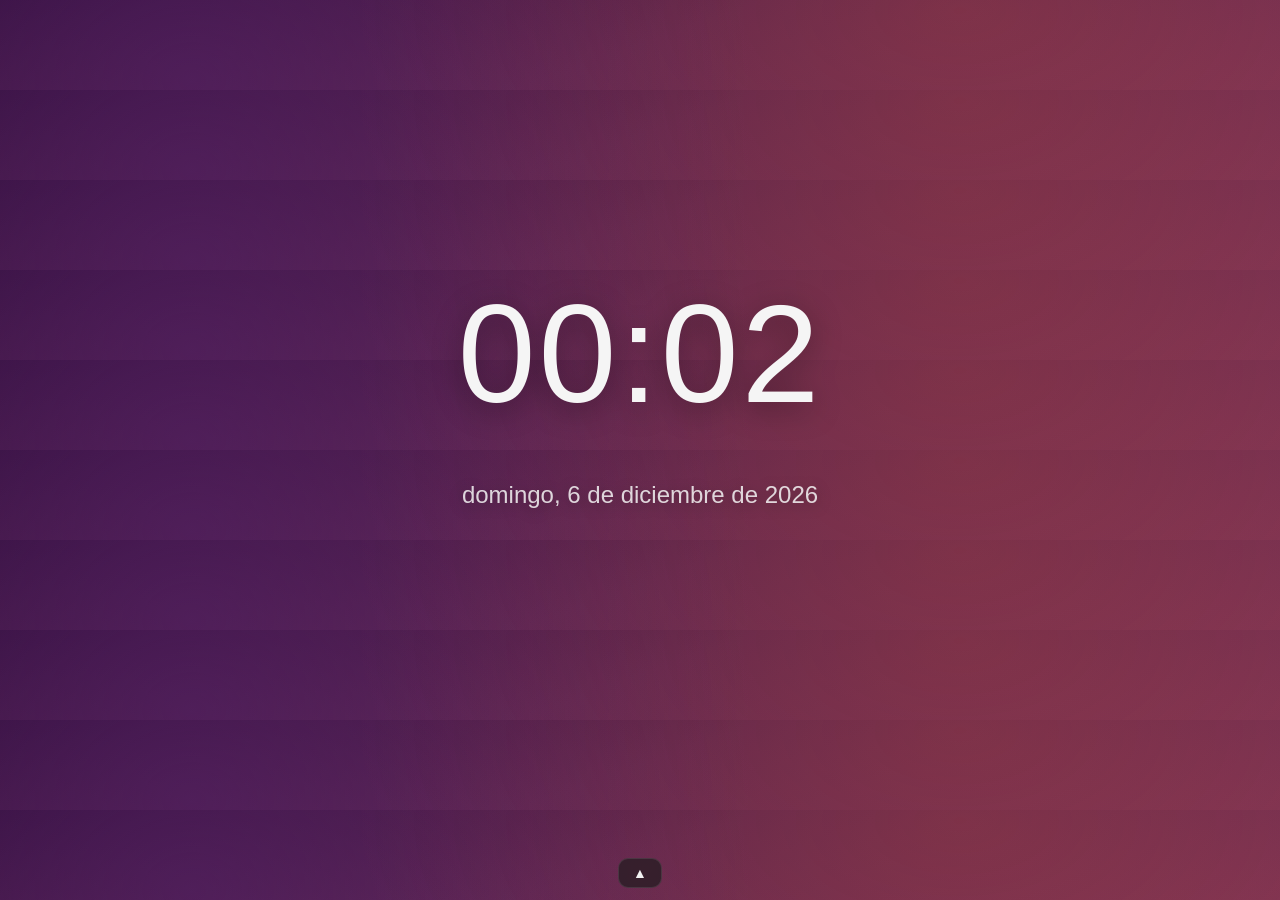
==== commit 1c97b468: "fixes" ====
--- a/index.html
+++ b/index.html
@@ -3,13 +3,13 @@
 <head>
 <meta charset="UTF-8">
 <meta name="viewport" content="width=device-width, initial-scale=1.0">
+<meta http-equiv="Content-Security-Policy" content="default-src 'self'; script-src 'self'; frame-src 'self'; img-src 'self' data:; style-src 'self' 'unsafe-inline'; base-uri 'self'; form-action 'self'; frame-ancestors 'none'; object-src 'none'">
 <title>Portfolio · Luciano Buccella</title>
 <link rel="icon" type="image/png" href="apps/legacy/assets/icon/4457184.png">
 <link rel="stylesheet" href="css/main.css">
 </head>
-<body>
 <body class="dock-closed">
-<iframe class="app-frame" id="appFrame" title="Aplicación del portfolio"></iframe>
+<iframe class="app-frame" id="appFrame" title="Aplicación del portfolio" sandbox="allow-scripts allow-same-origin allow-forms allow-popups" referrerpolicy="no-referrer"></iframe>
 
 <div class="desktop-clock" id="desktopClock">
   <span class="clock-time" id="clockTime">--:--</span>
@@ -39,52 +39,6 @@
   </button>
 </nav>
 
-<div class="music-widget" id="musicWidget">
-  <button type="button" class="music-toggle" id="musicToggle" aria-label="Ocultar o mostrar reproductor">
-    <svg viewBox="0 0 24 24" fill="none" stroke="currentColor" stroke-width="2" stroke-linecap="round" stroke-linejoin="round" aria-hidden="true"><path d="M9 18V5l12-2v13"/><circle cx="6" cy="18" r="3"/><circle cx="18" cy="16" r="3"/></svg>
-  </button>
-  <div class="music-panel" id="musicPanel">
-    <div class="music-cover" id="musicCover">
-      <svg viewBox="0 0 24 24" fill="none" stroke="currentColor" stroke-width="1.5" stroke-linecap="round" stroke-linejoin="round" aria-hidden="true"><path d="M9 18V5l12-2v13"/><circle cx="6" cy="18" r="3"/><circle cx="18" cy="16" r="3"/></svg>
-    </div>
-    <span class="music-now" data-now>Reproduciendo</span>
-    <div class="music-info">
-      <span class="music-title" id="musicTitle">Tema de ejemplo</span>
-      <span class="music-artist" id="musicArtist">Artista</span>
-    </div>
-    <div class="music-progress">
-      <span class="music-time" id="musicCur">0:00</span>
-      <div class="music-bar" id="musicBar"><div class="music-fill" id="musicFill"></div></div>
-      <span class="music-time" id="musicDur">3:24</span>
-    </div>
-    <div class="music-controls">
-      <button type="button" class="music-btn" data-act="shuffle" aria-label="Aleatorio">
-        <svg viewBox="0 0 24 24" fill="none" stroke="currentColor" stroke-width="2" stroke-linecap="round" stroke-linejoin="round" aria-hidden="true"><polyline points="16 3 21 3 21 8"/><line x1="4" y1="20" x2="21" y2="3"/><polyline points="21 16 21 21 16 21"/><line x1="15" y1="15" x2="21" y2="21"/><line x1="4" y1="4" x2="9" y2="9"/></svg>
-      </button>
-      <button type="button" class="music-btn" data-act="prev" aria-label="Anterior">
-        <svg viewBox="0 0 24 24" fill="none" stroke="currentColor" stroke-width="2" stroke-linecap="round" stroke-linejoin="round" aria-hidden="true"><polygon points="19 20 9 12 19 4 19 20"/><line x1="5" y1="19" x2="5" y2="5"/></svg>
-      </button>
-      <button type="button" class="music-btn music-play" id="musicPlay" data-act="play" aria-label="Reproducir o pausar">
-        <svg viewBox="0 0 24 24" fill="currentColor" aria-hidden="true"><polygon points="5 3 19 12 5 21 5 3"/></svg>
-      </button>
-      <button type="button" class="music-btn" data-act="next" aria-label="Siguiente">
-        <svg viewBox="0 0 24 24" fill="none" stroke="currentColor" stroke-width="2" stroke-linecap="round" stroke-linejoin="round" aria-hidden="true"><polygon points="5 4 15 12 5 20 5 4"/><line x1="19" y1="5" x2="19" y2="19"/></svg>
-      </button>
-      <button type="button" class="music-btn" data-act="repeat" aria-label="Repetir">
-        <svg viewBox="0 0 24 24" fill="none" stroke="currentColor" stroke-width="2" stroke-linecap="round" stroke-linejoin="round" aria-hidden="true"><polyline points="17 1 21 5 17 9"/><path d="M3 11V9a4 4 0 0 1 4-4h14"/><polyline points="7 23 3 19 7 15"/><path d="M21 13v2a4 4 0 0 1-4 4H3"/></svg>
-      </button>
-    </div>
-    <div class="music-volume">
-      <button type="button" class="music-vol-icon" id="musicVolIcon" aria-label="Silenciar o activar volumen" aria-pressed="false">
-        <svg id="musicVolSvg" viewBox="0 0 24 24" fill="none" stroke="currentColor" stroke-width="2" stroke-linecap="round" stroke-linejoin="round"><polygon points="11 5 6 9 2 9 2 15 6 15 11 19 11 5"/><path d="M15.54 8.46a5 5 0 0 1 0 7.07"/></svg>
-      </button>
-      <div class="music-bar music-volume-bar" id="musicVolumeBar"><div class="music-fill music-vol-fill" id="musicVolFill"></div></div>
-    </div>
-  </div>
-</div>
-
-<div class="yt-host" id="ytHost"></div>
-
 <button type="button" class="dock-handle" id="dockHandle" aria-label="Abrir o cerrar el dock">▲</button>
 
 <div class="modal-backdrop" id="modalBackdrop" hidden>
--- a/css/main.css
+++ b/css/main.css
@@ -269,145 +269,8 @@
 }
 .toast.show { opacity: 1; transform: translateX(-50%) translateY(0); }
 
-/* ---------- Music widget ---------- */
-.music-widget {
-  position: fixed;
-  right: 18px;
-  bottom: 80px;
-  z-index: 90;
-  width: 300px;
-  display: flex;
-  flex-direction: column;
-}
-.music-toggle {
-  display: none;
-  width: 44px;
-  height: 44px;
-  margin-left: auto;
-  border: 1px solid rgba(255, 255, 255, 0.1);
-  border-radius: 12px;
-  background: rgba(30, 30, 30, 0.72);
-  color: var(--text);
-  font-size: 20px;
-  cursor: pointer;
-  -webkit-backdrop-filter: saturate(180%) blur(20px);
-  backdrop-filter: saturate(180%) blur(20px);
-}
-.music-panel {
-  display: flex;
-  flex-direction: column;
-  gap: 14px;
-  padding: 16px;
-  background: rgba(30, 30, 30, 0.72);
-  border: 1px solid rgba(255, 255, 255, 0.09);
-  border-radius: 18px;
-  -webkit-backdrop-filter: saturate(180%) blur(20px);
-  backdrop-filter: saturate(180%) blur(20px);
-  box-shadow: 0 12px 32px rgba(0, 0, 0, 0.45);
-  transition: transform 0.35s cubic-bezier(0.22, 1, 0.36, 1), opacity 0.25s ease;
-}
-.music-collapsed .music-panel { transform: translateY(8px) scale(0.4); opacity: 0; pointer-events: none; }
-.music-collapsed .music-toggle { display: block; }
-
-.music-now {
-  font-size: 11px;
-  font-weight: 600;
-  letter-spacing: 0.06em;
-  text-transform: uppercase;
-  color: var(--accent);
-}
-.music-cover {
-  width: 100%;
-  aspect-ratio: 1;
-  border-radius: 12px;
-  display: grid;
-  place-items: center;
-  font-size: 64px;
-  background:
-    radial-gradient(300px 200px at 30% 20%, rgba(233, 84, 32, 0.4), transparent 60%),
-    radial-gradient(300px 200px at 80% 80%, rgba(83, 32, 105, 0.6), transparent 60%),
-    linear-gradient(135deg, #7a3255, #34103a);
-  background-size: cover;
-  background-position: center;
-}
-.music-cover svg { width: 56px; height: 56px; color: rgba(255, 255, 255, 0.85); }
-.music-cover.has-art svg { display: none; }
-.yt-host {
-  position: fixed;
-  left: -9999px;
-  top: 0;
-  width: 320px;
-  height: 180px;
-  opacity: 0;
-  pointer-events: none;
-}
-.music-info { display: flex; flex-direction: column; gap: 2px; }
-.music-title { font-size: 15px; font-weight: 700; letter-spacing: -0.01em; }
-.music-artist { font-size: 13px; color: var(--text-muted); }
-
-.music-progress { display: flex; align-items: center; gap: 8px; }
-.music-time { font-size: 11px; color: var(--text-muted); font-variant-numeric: tabular-nums; min-width: 30px; }
-.music-bar {
-  flex: 1;
-  height: 4px;
-  border-radius: 999px;
-  background: rgba(255, 255, 255, 0.12);
-  overflow: hidden;
-}
-.music-fill {
-  height: 100%;
-  width: 0%;
-  border-radius: 999px;
-  background: linear-gradient(90deg, var(--accent), #e95420);
-  transition: width 0.3s linear;
-}
-.music-controls {
-  display: flex;
-  align-items: center;
-  justify-content: space-between;
-}
-.music-btn {
-  width: 38px;
-  height: 38px;
-  border: none;
-  border-radius: 50%;
-  background: transparent;
-  color: var(--text);
-  font-size: 17px;
-  cursor: pointer;
-  display: grid;
-  place-items: center;
-  transition: background 0.2s ease, transform 0.2s ease;
-}
-.music-btn:hover { background: rgba(255, 255, 255, 0.1); }
-.music-btn:active { transform: scale(0.92); }
-.music-play { background: var(--accent); font-size: 19px; }
-.music-play:hover { background: #5b95ff; }
-.music-btn.active { color: var(--accent); }
-.music-btn.flash { transform: scale(0.9); background: rgba(255, 255, 255, 0.16); }
-.music-volume { display: flex; align-items: center; gap: 8px; }
-.music-vol-icon {
-  display: grid;
-  place-items: center;
-  width: 24px;
-  height: 24px;
-  border: none;
-  padding: 0;
-  background: transparent;
-  color: var(--text-muted);
-  cursor: pointer;
-  transition: color 0.2s ease;
-}
-.music-vol-icon:hover { color: var(--text); }
-.music-vol-icon svg { width: 16px; height: 16px; }
-.music-volume-bar { cursor: pointer; height: 5px; }
-.music-volume-bar:hover { background: rgba(255, 255, 255, 0.2); }
-.music-vol-fill { width: 65%; background: var(--text-muted); }
-
 /* ---------- Responsive ---------- */
 @media (max-width: 640px) {
   .dock-item { width: 60px; height: 50px; }
   .dock-icon { font-size: 20px; }
-  .music-widget { right: 12px; bottom: 72px; width: 240px; }
-  .music-cover { font-size: 46px; }
 }
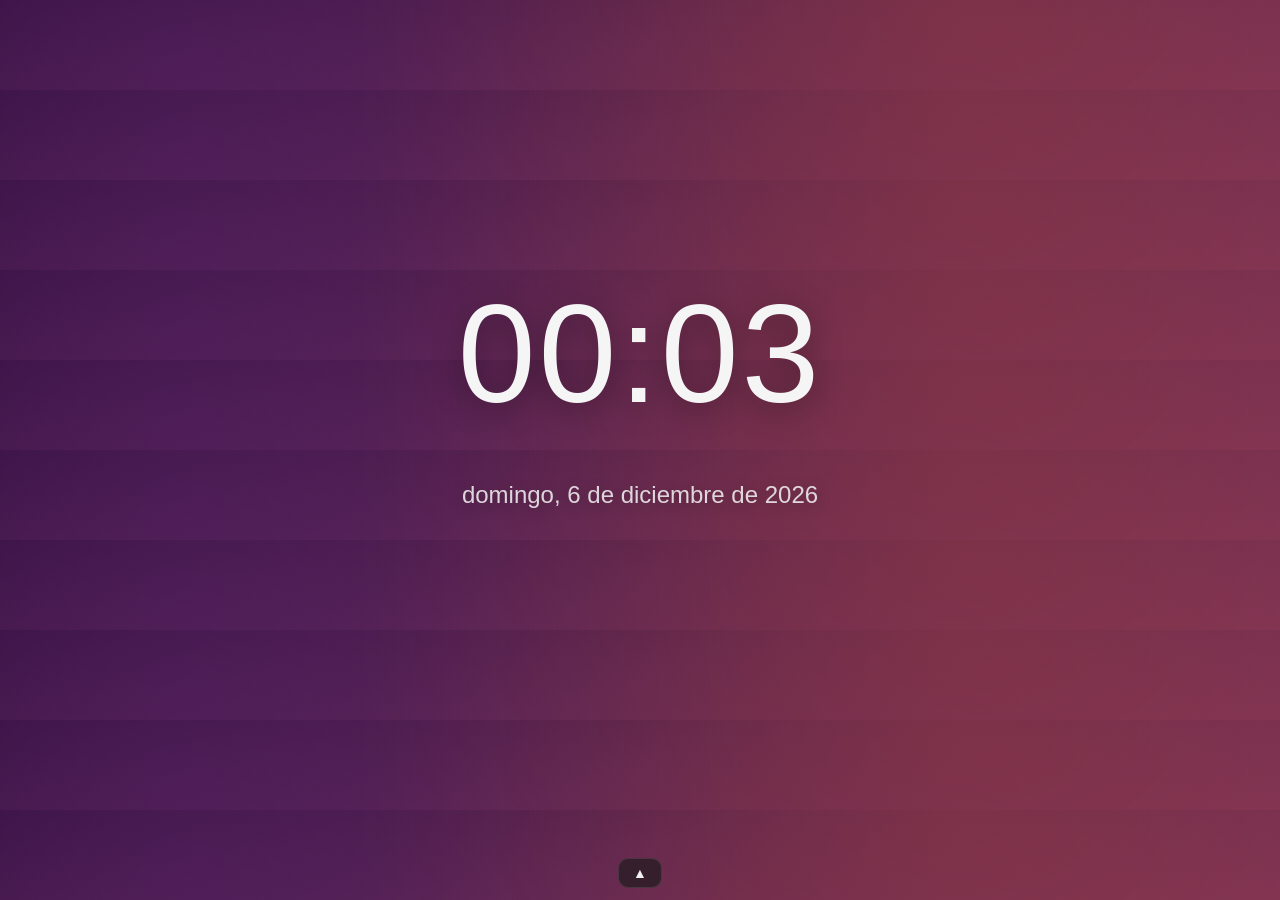
==== commit f62d768e: "fixes" ====
--- a/index.html
+++ b/index.html
@@ -22,8 +22,8 @@
     <span class="dock-icon" aria-hidden="true">⚽</span>
     <span class="dock-dot"></span>
   </button>
-  <button type="button" class="dock-item dock-placeholder" title="Próximamente" aria-label="Próximo proyecto">
-    <span class="dock-icon" aria-hidden="true">🖥️</span>
+  <button type="button" class="dock-item" data-app="pro" title="ezbiz" aria-label="ezbiz">
+    <span class="dock-icon" aria-hidden="true">📅</span>
     <span class="dock-dot"></span>
   </button>
   <button type="button" class="dock-item dock-placeholder" title="Próximamente" aria-label="Próximo proyecto">
